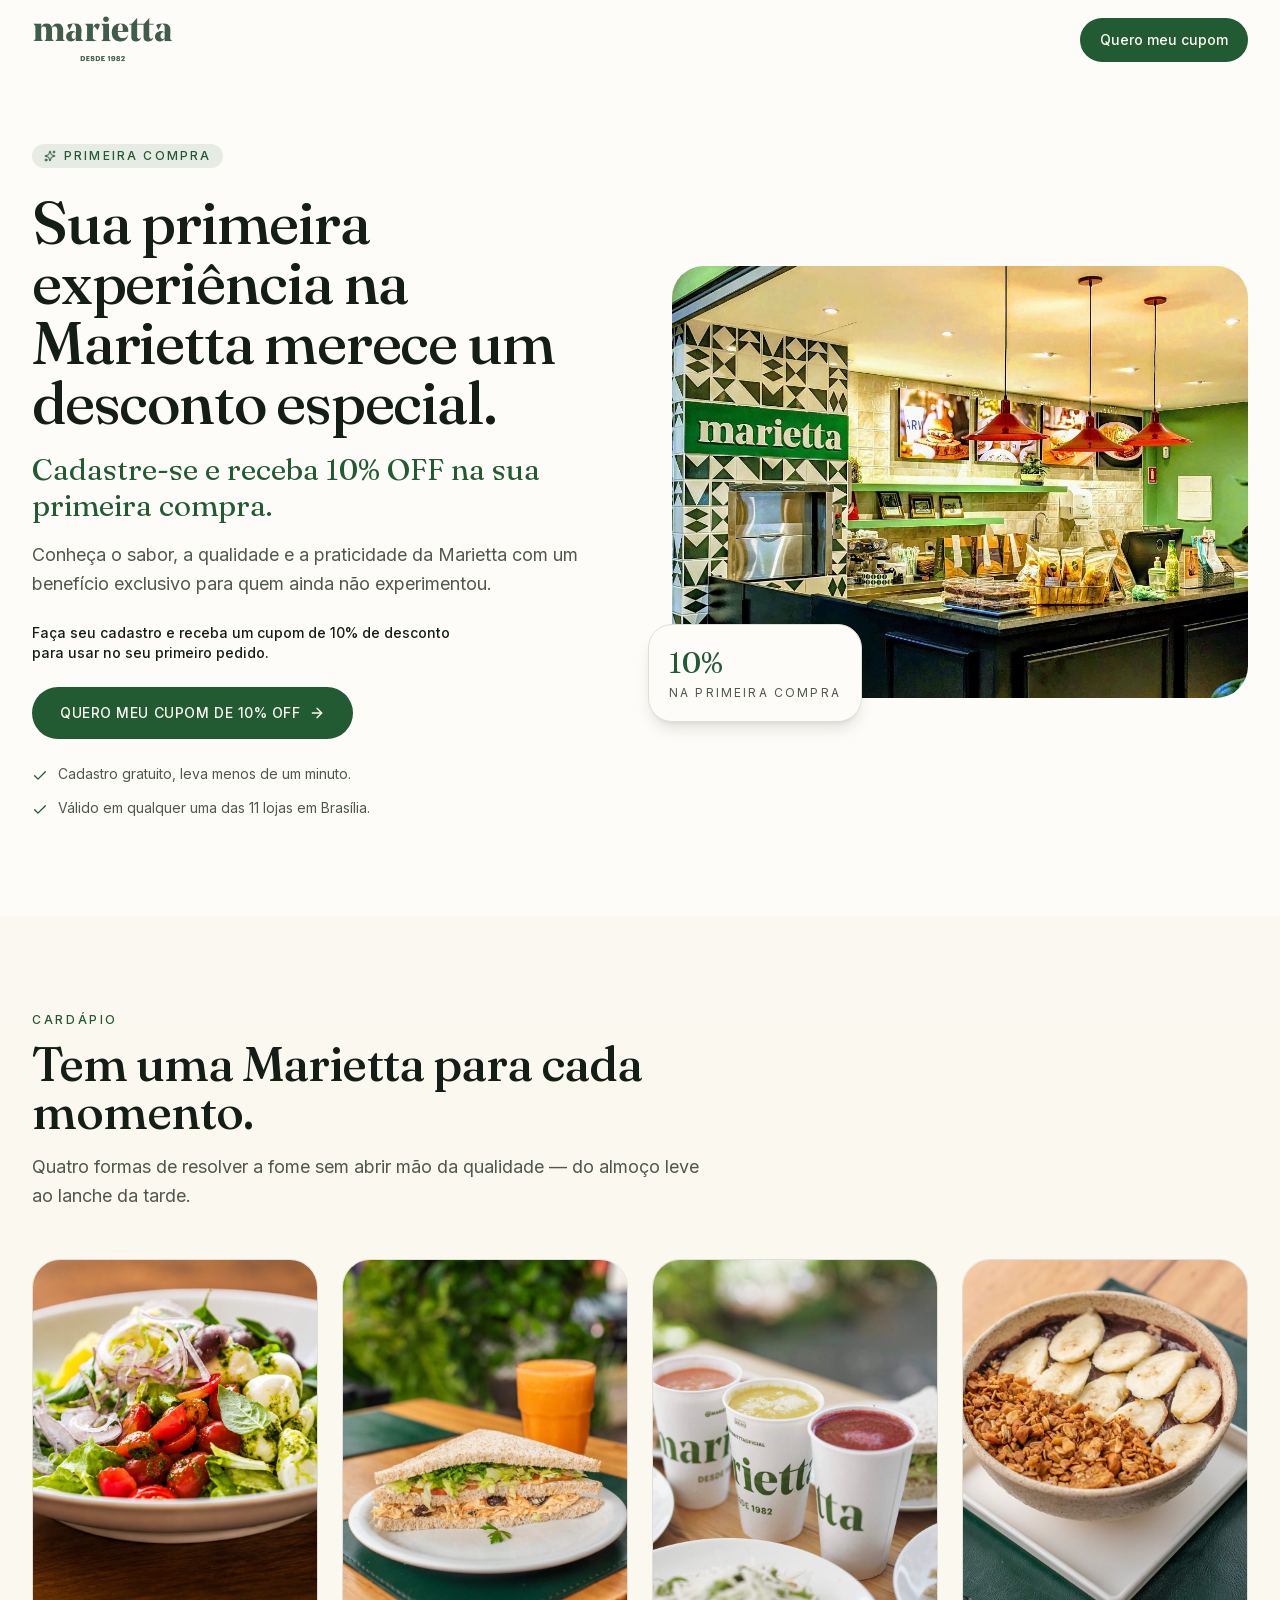
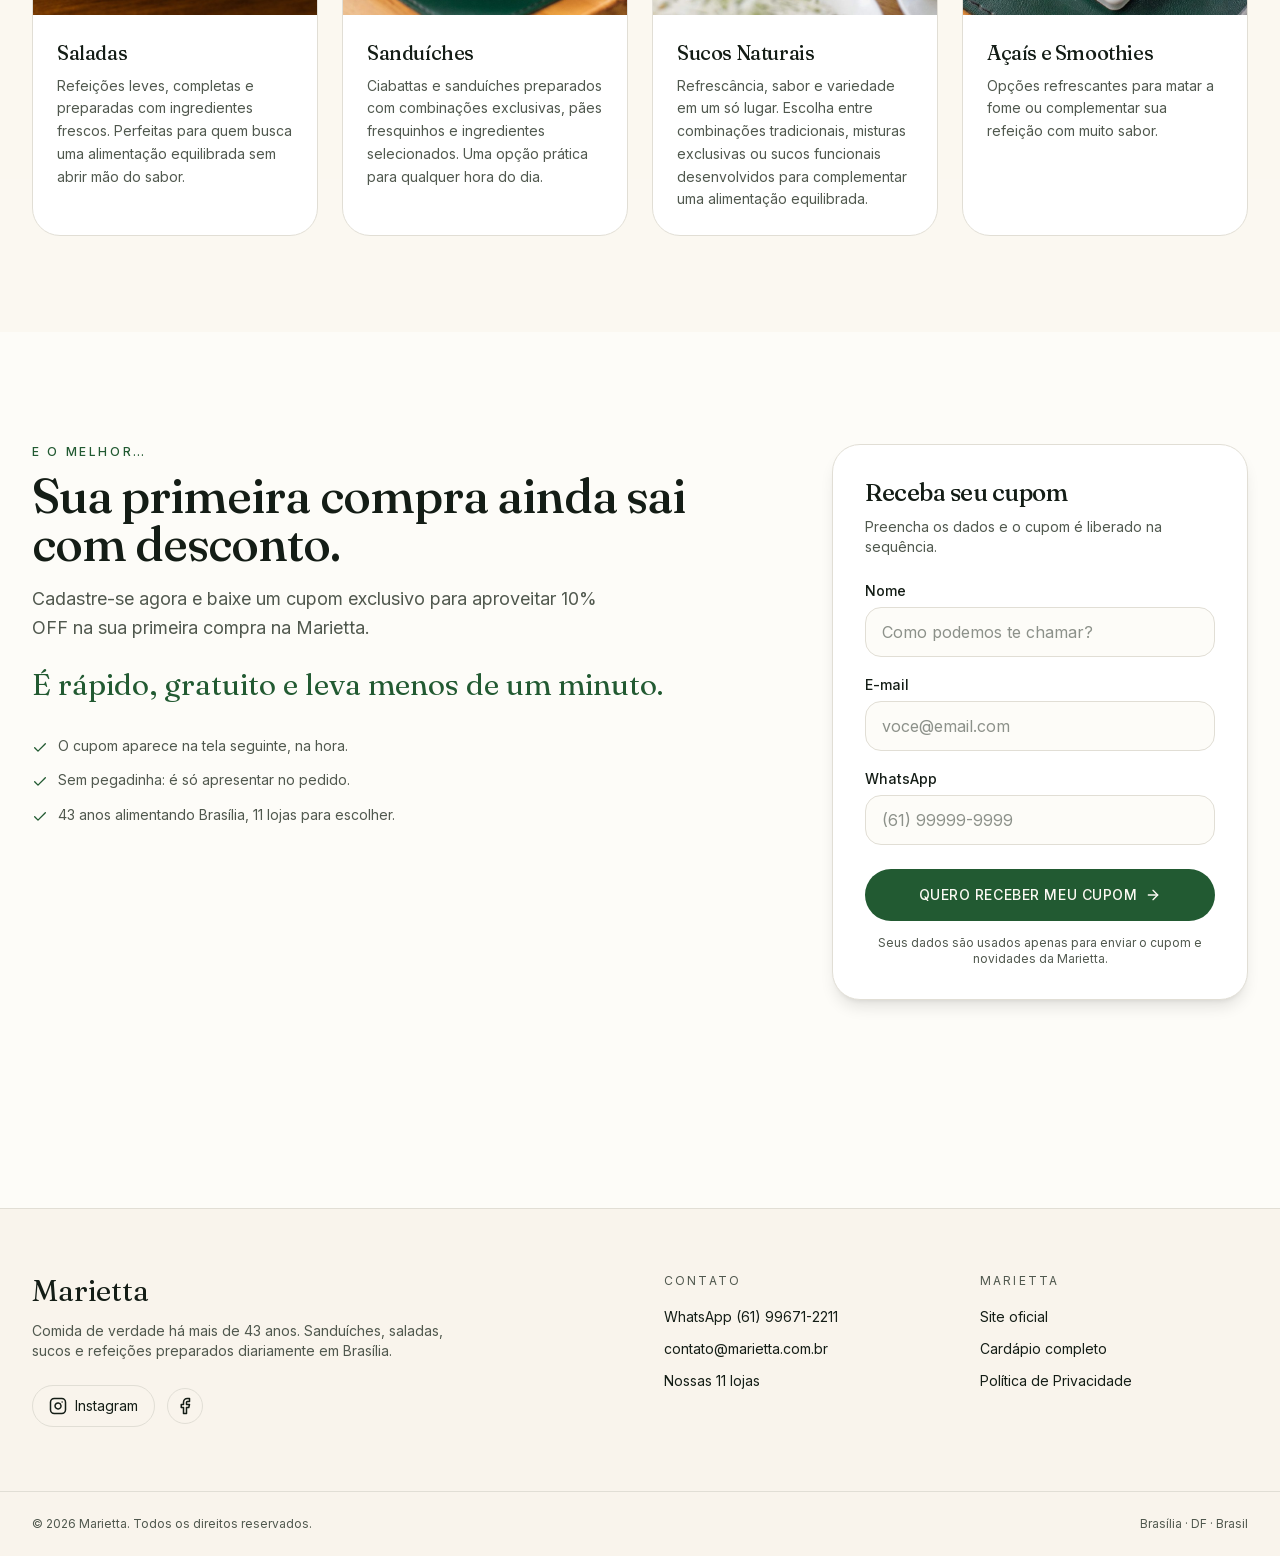
==== fast/index.html @ 26f6d3ad "lp-fast" ====
<!DOCTYPE html>
<html lang="pt-BR" class="no-js">
<head>
<meta charset="utf-8">
<meta name="viewport" content="width=device-width, initial-scale=1">

<title>Marietta Fast — 10% OFF na sua primeira compra</title>
<meta name="description" content="Cadastre-se e receba um cupom de 10% OFF para usar no seu primeiro pedido na Marietta. Saladas, sanduíches, sucos naturais, açaís e smoothies.">
<meta name="author" content="Marietta">
<meta name="theme-color" content="#225a31">
<meta name="robots" content="noindex, nofollow">

<meta property="og:type" content="website">
<meta property="og:locale" content="pt_BR">
<meta property="og:site_name" content="Marietta">
<meta property="og:title" content="Marietta Fast — 10% OFF na sua primeira compra">
<meta property="og:description" content="Tem uma Marietta para cada momento. Cadastre-se e receba seu cupom de 10% OFF.">
<meta property="og:image" content="assets/hero-balcao.jpg">
<meta name="twitter:card" content="summary_large_image">

<link rel="preload" as="font" type="font/woff2" href="assets/fraunces-latin.woff2" crossorigin>
<link rel="preload" as="font" type="font/woff2" href="assets/inter-latin.woff2" crossorigin>
<link rel="preload" as="image" href="assets/hero-balcao.jpg">
<link rel="stylesheet" href="assets/styles.css">

<script>document.documentElement.classList.remove('no-js');</script>
</head>

<body>

<a class="skip-link" href="#conteudo">Pular para o conteúdo</a>

<!-- ============================================================
     CABEÇALHO
     Transparente no topo, vidro a partir de 12px de rolagem —
     mesmo comportamento e mesmos valores do header do site.
     Sem navegação: numa LP, cada link é uma rota de fuga.
     ============================================================ -->
<header class="header" id="header">
	<div class="container header__inner">
		<a class="header__logo" href="#topo" aria-label="Marietta">
			<img src="assets/logo-marietta.png" alt="Marietta — desde 1982" width="300" height="120">
		</a>
		<a class="btn btn--primary header__cta" href="#cupom">Quero meu cupom</a>
	</div>
</header>

<main id="conteudo">

<!-- ============================================================
     1. HERO
     ============================================================ -->
<section class="section section--hero" id="topo">
	<div class="container split split--2">

		<div class="fade-up">
			<span class="badge">
				<svg aria-hidden="true" width="12" height="12" viewBox="0 0 24 24" fill="none" stroke="currentColor" stroke-width="2" stroke-linecap="round" stroke-linejoin="round"><path d="M11.017 2.814a1 1 0 0 1 1.966 0l1.051 5.558a2 2 0 0 0 1.594 1.594l5.558 1.051a1 1 0 0 1 0 1.966l-5.558 1.051a2 2 0 0 0-1.594 1.594l-1.051 5.558a1 1 0 0 1-1.966 0l-1.051-5.558a2 2 0 0 0-1.594-1.594l-5.558-1.051a1 1 0 0 1 0-1.966l5.558-1.051a2 2 0 0 0 1.594-1.594z"/><path d="M20 2v4"/><path d="M22 4h-4"/><circle cx="4" cy="20" r="2"/></svg>
				Primeira compra
			</span>

			<h1 class="h1 mt-6">Sua primeira experiência na Marietta merece um desconto especial.</h1>

			<p class="display h3 accent mt-5">Cadastre-se e receba <span class="accent">10% OFF</span> na sua primeira compra.</p>

			<p class="lead measure mt-4">Conheça o sabor, a qualidade e a praticidade da Marietta com um benefício exclusivo para quem ainda não experimentou.</p>

			<p class="body-sm strong measure-sm mt-6">Faça seu cadastro e receba um cupom de 10% de desconto para usar no seu primeiro pedido.</p>

			<div class="mt-6">
				<a class="btn btn--primary btn--lg btn--caps pulse" href="#cupom">
					Quero meu cupom de 10% OFF
					<svg aria-hidden="true" width="16" height="16" viewBox="0 0 24 24" fill="none" stroke="currentColor" stroke-width="2" stroke-linecap="round" stroke-linejoin="round"><path d="M5 12h14"/><path d="m12 5 7 7-7 7"/></svg>
				</a>
			</div>

			<ul class="checks mt-6">
				<li>
					<svg aria-hidden="true" width="16" height="16" viewBox="0 0 24 24" fill="none" stroke="currentColor" stroke-width="2" stroke-linecap="round" stroke-linejoin="round"><path d="M20 6 9 17l-5-5"/></svg>
					Cadastro gratuito, leva menos de um minuto.
				</li>
				<li>
					<svg aria-hidden="true" width="16" height="16" viewBox="0 0 24 24" fill="none" stroke="currentColor" stroke-width="2" stroke-linecap="round" stroke-linejoin="round"><path d="M20 6 9 17l-5-5"/></svg>
					Válido em qualquer uma das 11 lojas em Brasília.
				</li>
			</ul>
		</div>

		<div class="hero__media fade-up">
			<div class="frame frame--43">
				<img src="assets/hero-balcao.jpg"
				     alt="Balcão de atendimento de uma loja Marietta em Brasília, com o logo verde da marca"
				     width="1117" height="838" fetchpriority="high">
			</div>
			<div class="stat stat--float">
				<p class="stat__value">10%</p>
				<p class="stat__label">na primeira compra</p>
			</div>
		</div>

	</div>
</section>


<!-- ============================================================
     2. CATEGORIAS
     ============================================================ -->
<section class="section section--tint" id="cardapio">
	<div class="container">

		<div class="section-head reveal">
			<p class="eyebrow">Cardápio</p>
			<h2 class="h2">Tem uma Marietta para cada momento.</h2>
			<p class="body">Quatro formas de resolver a fome sem abrir mão da qualidade — do almoço leve ao lanche da tarde.</p>
		</div>

		<div class="grid grid--2 grid--4 mt-12">

			<!-- 1 -->
			<article class="cat reveal">
				<div class="cat__media">
					<img src="assets/cat-saladas.jpg" alt="Salada Caprese da Marietta, com folhas frescas, tomate e queijo" width="807" height="1009" loading="lazy">
				</div>
				<div class="cat__body">
					<h3 class="cat__title">Saladas</h3>
					<p class="cat__text">Refeições leves, completas e preparadas com ingredientes frescos. Perfeitas para quem busca uma alimentação equilibrada sem abrir mão do sabor.</p>
				</div>
			</article>

			<!-- 2 -->
			<article class="cat reveal">
				<div class="cat__media">
					<img src="assets/cat-sanduiches.jpg" alt="Sanduíche natural da Marietta em pão semi-integral" width="840" height="1050" loading="lazy">
				</div>
				<div class="cat__body">
					<h3 class="cat__title">Sanduíches</h3>
					<p class="cat__text">Ciabattas e sanduíches preparados com combinações exclusivas, pães fresquinhos e ingredientes selecionados. Uma opção prática para qualquer hora do dia.</p>
				</div>
			</article>

			<!-- 3 -->
			<article class="cat reveal">
				<div class="cat__media">
					<img src="assets/cat-sucos.jpg" alt="Sucos naturais da Marietta servidos em copos com a marca" width="840" height="1050" loading="lazy">
				</div>
				<div class="cat__body">
					<h3 class="cat__title">Sucos Naturais</h3>
					<p class="cat__text">Refrescância, sabor e variedade em um só lugar. Escolha entre combinações tradicionais, misturas exclusivas ou sucos funcionais desenvolvidos para complementar uma alimentação equilibrada.</p>
				</div>
			</article>

			<!-- 4 -->
			<article class="cat reveal">
				<div class="cat__media">
					<img src="assets/cat-acai.jpg" alt="Tigela de açaí da Marietta com banana e granola" width="840" height="1050" loading="lazy">
				</div>
				<div class="cat__body">
					<h3 class="cat__title">Açaís e Smoothies</h3>
					<p class="cat__text">Opções refrescantes para matar a fome ou complementar sua refeição com muito sabor.</p>
				</div>
			</article>

		</div>
	</div>
</section>


<!-- ============================================================
     3. CTA FINAL + FORMULÁRIO
     ============================================================ -->
<section class="section section--lg" id="cupom">
	<div class="container split split--form">

		<div class="reveal">
			<p class="eyebrow">E o melhor…</p>
			<h2 class="h2 mt-3">Sua primeira compra ainda sai com desconto.</h2>
			<p class="body measure mt-4">Cadastre-se agora e baixe um cupom exclusivo para aproveitar 10% OFF na sua primeira compra na Marietta.</p>
			<p class="display h3 accent mt-6">É rápido, gratuito e leva menos de um minuto.</p>

			<ul class="checks mt-8">
				<li>
					<svg aria-hidden="true" width="16" height="16" viewBox="0 0 24 24" fill="none" stroke="currentColor" stroke-width="2" stroke-linecap="round" stroke-linejoin="round"><path d="M20 6 9 17l-5-5"/></svg>
					O cupom aparece na tela seguinte, na hora.
				</li>
				<li>
					<svg aria-hidden="true" width="16" height="16" viewBox="0 0 24 24" fill="none" stroke="currentColor" stroke-width="2" stroke-linecap="round" stroke-linejoin="round"><path d="M20 6 9 17l-5-5"/></svg>
					Sem pegadinha: é só apresentar no pedido.
				</li>
				<li>
					<svg aria-hidden="true" width="16" height="16" viewBox="0 0 24 24" fill="none" stroke="currentColor" stroke-width="2" stroke-linecap="round" stroke-linejoin="round"><path d="M20 6 9 17l-5-5"/></svg>
					43 anos alimentando Brasília, 11 lojas para escolher.
				</li>
			</ul>
		</div>

		<!-- ATENÇÃO: formulário sem back-end. O `action` apenas leva
		     para a página de obrigado. Antes de publicar, apontar para
		     o endpoint do CRM / e-mail marketing. -->
		<div class="form reveal">
			<h2 class="form__title">Receba seu cupom</h2>
			<p class="body-sm mt-2">Preencha os dados e o cupom é liberado na sequência.</p>

			<form id="form-cupom" action="obrigado.html" method="get" novalidate>
				<div class="form__fields">

					<div class="field" data-field>
						<label for="nome">Nome</label>
						<input type="text" id="nome" name="nome" autocomplete="name"
						       placeholder="Como podemos te chamar?" required minlength="2">
						<p class="field__error" data-error>Informe seu nome.</p>
					</div>

					<div class="field" data-field>
						<label for="email">E-mail</label>
						<input type="email" id="email" name="email" autocomplete="email"
						       placeholder="voce@email.com" required
						       inputmode="email" spellcheck="false">
						<p class="field__error" data-error>Informe um e-mail válido.</p>
					</div>

					<div class="field" data-field>
						<label for="whatsapp">WhatsApp</label>
						<input type="tel" id="whatsapp" name="whatsapp" autocomplete="tel"
						       placeholder="(61) 99999-9999" required
						       inputmode="numeric" maxlength="16">
						<p class="field__error" data-error>Informe um WhatsApp com DDD.</p>
					</div>

				</div>

				<button type="submit" class="btn btn--primary btn--lg btn--block btn--caps form__submit">
					Quero receber meu cupom
					<svg aria-hidden="true" width="16" height="16" viewBox="0 0 24 24" fill="none" stroke="currentColor" stroke-width="2" stroke-linecap="round" stroke-linejoin="round"><path d="M5 12h14"/><path d="m12 5 7 7-7 7"/></svg>
				</button>

				<p class="note form__legal">Seus dados são usados apenas para enviar o cupom e novidades da Marietta.</p>
			</form>
		</div>

	</div>
</section>

</main>


<!-- ============================================================
     RODAPÉ
     ============================================================ -->
<footer class="footer">
	<div class="container footer__inner">

		<div class="footer__brand-col">
			<p class="footer__brand">Marietta</p>
			<p class="body-sm measure-sm mt-3">Comida de verdade há mais de 43 anos. Sanduíches, saladas, sucos e refeições preparados diariamente em Brasília.</p>
			<div class="footer__social">
				<a class="social-pill" href="https://www.instagram.com/mariettaoficial/" target="_blank" rel="noopener noreferrer" aria-label="Instagram">
					<svg aria-hidden="true" width="18" height="18" viewBox="0 0 24 24" fill="none" stroke="currentColor" stroke-width="2" stroke-linecap="round" stroke-linejoin="round"><rect x="2" y="2" width="20" height="20" rx="5" ry="5"/><path d="M16 11.37A4 4 0 1 1 12.63 8 4 4 0 0 1 16 11.37z"/><line x1="17.5" x2="17.51" y1="6.5" y2="6.5"/></svg>
					Instagram
				</a>
				<a class="social-icon" href="https://www.facebook.com/rede.marietta/" target="_blank" rel="noopener noreferrer" aria-label="Facebook">
					<svg aria-hidden="true" width="18" height="18" viewBox="0 0 24 24" fill="none" stroke="currentColor" stroke-width="2" stroke-linecap="round" stroke-linejoin="round"><path d="M18 2h-3a5 5 0 0 0-5 5v3H7v4h3v8h4v-8h3l1-4h-4V7a1 1 0 0 1 1-1h3z"/></svg>
				</a>
			</div>
		</div>

		<div>
			<p class="footer__label">Contato</p>
			<div class="footer__links">
				<a href="https://wa.me/5561996712211?text=Ol%C3%A1!%20Gostaria%20de%20fazer%20um%20pedido.">WhatsApp (61) 99671-2211</a>
				<a href="mailto:contato@marietta.com.br">contato@marietta.com.br</a>
				<a href="https://marietta.com.br/lojas" target="_blank" rel="noopener">Nossas 11 lojas</a>
			</div>
		</div>

		<div>
			<p class="footer__label">Marietta</p>
			<div class="footer__links">
				<a href="https://marietta.com.br/" target="_blank" rel="noopener">Site oficial</a>
				<a href="https://marietta.com.br/cardapio" target="_blank" rel="noopener">Cardápio completo</a>
				<a href="https://marietta.com.br/privacidade" target="_blank" rel="noopener">Política de Privacidade</a>
			</div>
		</div>

	</div>

	<div class="footer__bar">
		<div class="container">
			<span>© 2026 Marietta. Todos os direitos reservados.</span>
			<span>Brasília · DF · Brasil</span>
		</div>
	</div>
</footer>


<script>
/* ================================================================
   1) Cabeçalho: vidro a partir de 12px — mesmo limiar do site.
   ================================================================ */
(function () {
	var header = document.getElementById('header');
	if (!header) return;
	var onScroll = function () {
		header.classList.toggle('is-scrolled', window.scrollY > 12);
	};
	onScroll();
	window.addEventListener('scroll', onScroll, { passive: true });
})();

/* ================================================================
   2) Revelação progressiva — reaproveita o keyframe fadeUp.
   ================================================================ */
(function () {
	var items = document.querySelectorAll('.reveal');
	if (!items.length) return;

	var reduced = window.matchMedia('(prefers-reduced-motion: reduce)').matches;
	if (reduced || !('IntersectionObserver' in window)) {
		items.forEach(function (el) { el.classList.add('is-visible'); });
		return;
	}

	var io = new IntersectionObserver(function (entries) {
		entries.forEach(function (entry) {
			if (!entry.isIntersecting) return;
			entry.target.classList.add('is-visible');
			io.unobserve(entry.target);
		});
	}, { rootMargin: '0px 0px -10% 0px', threshold: 0.1 });

	items.forEach(function (el) { io.observe(el); });
})();

/* ================================================================
   3) Formulário: máscara de WhatsApp + validação.
      Os erros só aparecem depois da primeira tentativa de envio —
      validar enquanto a pessoa ainda digita é hostil.
   ================================================================ */
(function () {
	var form = document.getElementById('form-cupom');
	if (!form) return;

	var tel = form.querySelector('#whatsapp');
	var submitted = false;

	/* --- máscara (61) 99999-9999 --- */
	tel.addEventListener('input', function () {
		var d = tel.value.replace(/\D/g, '').slice(0, 11);
		var out = '';
		if (d.length) out = '(' + d.slice(0, 2);
		if (d.length >= 3) out += ') ' + d.slice(2, 7);
		if (d.length >= 8) out += '-' + d.slice(7);
		tel.value = out;
	});

	var isValid = function (input) {
		var v = input.value.trim();
		if (input.id === 'nome') return v.length >= 2;
		if (input.id === 'email') return /^[^\s@]+@[^\s@]+\.[^\s@]{2,}$/.test(v);
		if (input.id === 'whatsapp') return v.replace(/\D/g, '').length >= 10;
		return true;
	};

	var check = function (input) {
		var field = input.closest('[data-field]');
		var ok = isValid(input);
		field.classList.toggle('is-invalid', !ok);
		input.setAttribute('aria-invalid', ok ? 'false' : 'true');
		return ok;
	};

	form.querySelectorAll('input').forEach(function (input) {
		input.addEventListener('blur', function () { if (submitted) check(input); });
		input.addEventListener('input', function () { if (submitted) check(input); });
	});

	form.addEventListener('submit', function (e) {
		submitted = true;
		var inputs = [].slice.call(form.querySelectorAll('input'));
		var firstBad = null;

		inputs.forEach(function (input) {
			if (!check(input) && !firstBad) firstBad = input;
		});

		if (firstBad) {
			e.preventDefault();
			firstBad.focus();
			return;
		}

		/* Sem back-end: não faz sentido mandar os dados na query string
		   de uma página estática. Ao plugar o CRM, remover este bloco. */
		e.preventDefault();
		var btn = form.querySelector('button[type="submit"]');
		btn.setAttribute('aria-disabled', 'true');
		btn.textContent = 'Liberando seu cupom…';
		window.location.href = 'obrigado.html';
	});
})();
</script>

</body>
</html>
---- fast/assets/styles.css ----
/* ===================================================================
   MARIETTA FAST — LANDING PAGE DE PRIMEIRA COMPRA
   CSS escrito à mão sobre o design system extraído de website-marietta/.
   É o MESMO arquivo da LP do café: mesma marca, mesmo sistema.

   Cor, escala tipográfica, raios, sombras, easings e keyframes são os
   MESMOS valores compilados em
   website-marietta/assets/ef5ca77b338101a3_styles-BnBg8vrK.css — copiados
   literalmente, não reinterpretados. Ver website-marietta/design-system.html.

   Inclui a tipografia: Fraunces nos títulos, Inter nos textos.

   Sumário
     01. Fontes
     02. Tokens
     03. Reset & base
     04. Tipografia
     05. Layout
     06. Cabeçalho
     07. Botões
     08. Pílulas, eyebrows e ícones
     09. Cards
     10. Formulário
     11. Rodapé
     12. Movimento
     13. Responsivo
   =================================================================== */


/* 01. FONTES ======================================================== */
/* Fraunces (títulos) + Inter (textos) — a dupla do site da Marietta.
   Ver website-marietta/design-system.html. */

@font-face {
	font-family: 'Fraunces';
	font-style: normal;
	font-weight: 400 600;
	font-display: swap;
	src: url('fraunces-latin.woff2') format('woff2');
	unicode-range: U+0000-00FF, U+0131, U+0152-0153, U+02BB-02BC, U+02C6,
		U+02DA, U+02DC, U+0304, U+0308, U+0329, U+2000-206F, U+20AC,
		U+2122, U+2191, U+2193, U+2212, U+2215, U+FEFF, U+FFFD;
}

@font-face {
	font-family: 'Inter';
	font-style: normal;
	font-weight: 400 700;
	font-display: swap;
	src: url('inter-latin.woff2') format('woff2');
	unicode-range: U+0000-00FF, U+0131, U+0152-0153, U+02BB-02BC, U+02C6,
		U+02DA, U+02DC, U+0304, U+0308, U+0329, U+2000-206F, U+20AC,
		U+2122, U+2191, U+2193, U+2212, U+2215, U+FEFF, U+FFFD;
}


/* 02. TOKENS ======================================================== */

:root {
	/* cor — valores idênticos ao :root do CSS original */
	--background: #fdfcf8;
	--foreground: #141d16;
	--card: #ffffff;
	--primary: #225a31;
	--primary-foreground: #fcfaf3;
	--primary-soft: #62bb78;
	--secondary: #f7f1e5;
	--muted: #f5f2e9;
	--muted-foreground: #50584e;
	--accent: #e7d4bb;
	--destructive: #d40c1a;
	--border: #e1ded5;
	--input: #e1ded5;
	--ring: #225a31;

	/* tipografia */
	--font-display: 'Fraunces', ui-serif, Georgia, serif;
	--font-sans: 'Inter', ui-sans-serif, system-ui, sans-serif;

	--text-xs: .75rem;      --lh-xs: 1rem;
	--text-sm: .875rem;     --lh-sm: 1.25rem;
	--text-base: 1rem;      --lh-base: 1.5rem;
	--text-lg: 1.125rem;    --lh-lg: 1.75rem;
	--text-xl: 1.25rem;     --lh-xl: 1.75rem;
	--text-2xl: 1.5rem;     --lh-2xl: 2rem;
	--text-3xl: 1.875rem;   --lh-3xl: 2.25rem;
	--text-4xl: 2.25rem;    --lh-4xl: 2.5rem;
	--text-5xl: 3rem;       --lh-5xl: 1;
	--text-6xl: 3.75rem;    --lh-6xl: 1;

	--leading-snug: 1.375;
	--leading-relaxed: 1.625;

	/* forma */
	--radius: 1rem;
	--radius-2xl: calc(var(--radius) + 8px);   /* 24px */
	--radius-3xl: calc(var(--radius) + 12px);  /* 28px */
	--radius-4xl: 2rem;                        /* 32px */

	/* sombra */
	--shadow-md: 0 4px 6px -1px #0000001a, 0 2px 4px -2px #0000001a;
	--shadow-lg: 0 10px 15px -3px #0000001a, 0 4px 6px -4px #0000001a;
	--shadow-2xl: 0 25px 50px -12px #00000040;

	/* movimento */
	--ease: cubic-bezier(.4, 0, .2, 1);
	--ease-out-expo: cubic-bezier(.22, 1, .36, 1);
	--dur: .15s;

	/* layout */
	--container: 80rem;
	--gutter: 1.25rem;
	--header-h: 4rem;
}

/* Espaço de cor idêntico ao original: o CSS de referência entrega os
   mesmos tokens em lab() quando o navegador suporta, o que evita
   diferença de matiz entre a LP e o site. */
@supports (color: lab(0% 0 0)) {
	:root {
		--background: lab(98.8714% -.1598 1.89867);
		--foreground: lab(9.78257% -5.94573 3.80925);
		--card: lab(100% 0 0);
		--primary: lab(33.8567% -27.1354 17.8475);
		--primary-foreground: lab(98.322% -.305593 3.80681);
		--primary-soft: lab(69.1791% -39.0255 25.483);
		--secondary: lab(95.4296% .560433 6.89434);
		--muted: lab(95.421% -.00339746 4.5949);
		--muted-foreground: lab(36.4541% -5.21055 4.90276);
		--accent: lab(86.1264% 3.87201 15.1097);
		--destructive: lab(45.5806% 69.4641 51.3946);
		--border: lab(88.4608% -.00050664 4.59685);
		--input: lab(88.4608% -.00050664 4.59685);
		--ring: lab(33.8567% -27.1354 17.8475);
	}
}


/* 03. RESET & BASE ================================================== */

*,
*::before,
*::after {
	box-sizing: border-box;
	margin: 0;
	padding: 0;
	border: 0 solid;
}

html {
	-webkit-text-size-adjust: 100%;
	scroll-behavior: smooth;
}

body {
	background-color: var(--background);
	color: var(--foreground);
	font-family: var(--font-sans);
	font-size: var(--text-base);
	line-height: var(--lh-base);
	font-feature-settings: 'ss01', 'cv11';
	-webkit-font-smoothing: antialiased;
	text-rendering: optimizeLegibility;
}

img, svg, video {
	display: block;
	max-width: 100%;
	height: auto;
	vertical-align: middle;
}

a {
	color: inherit;
	text-decoration: none;
}

ul, ol { list-style: none; }

button, input, textarea, select {
	font: inherit;
	color: inherit;
	background-color: transparent;
	border-radius: 0;
}

:focus-visible {
	outline: 2px solid var(--ring);
	outline-offset: 2px;
}

::selection {
	background-color: var(--primary);
	color: var(--primary-foreground);
}

.sr-only {
	position: absolute;
	width: 1px; height: 1px;
	padding: 0; margin: -1px;
	overflow: hidden;
	clip: rect(0, 0, 0, 0);
	white-space: nowrap;
	border-width: 0;
}

.skip-link {
	position: absolute;
	left: -9999px;
	top: 0;
	z-index: 100;
	background-color: var(--primary);
	color: var(--primary-foreground);
	padding: .75rem 1.25rem;
	border-radius: 0 0 var(--radius) 0;
	font-size: var(--text-sm);
	font-weight: 500;
}
.skip-link:focus {
	left: 0;
}


/* 04. TIPOGRAFIA ==================================================== */

/* Regra de base do design system: h1–h4 são tipos display por si
   mesmos — peso 500, entrelinha 1.1 e tracking -.02em sem classe. */
h1, h2, h3, h4 {
	font-family: var(--font-display);
	font-weight: 500;
	line-height: 1.1;
	letter-spacing: -.02em;
}

.h1 {
	font-size: var(--text-5xl);
	line-height: var(--lh-5xl);
}

.h2 {
	font-size: var(--text-4xl);
	line-height: var(--lh-4xl);
}

.h3 {
	font-size: var(--text-2xl);
	line-height: var(--lh-2xl);
}

.h4 {
	font-size: var(--text-xl);
	line-height: var(--lh-xl);
}

/* <p> com fonte display fica em 400, sem tracking — igual ao original */
.display {
	font-family: var(--font-display);
	font-weight: 400;
}

.eyebrow {
	font-size: var(--text-xs);
	line-height: var(--lh-xs);
	font-weight: 500;
	text-transform: uppercase;
	letter-spacing: .22em;
	color: var(--primary);
}

.lead {
	font-size: var(--text-lg);
	line-height: var(--leading-relaxed);
	color: var(--muted-foreground);
}

.body {
	font-size: var(--text-base);
	line-height: var(--leading-relaxed);
	color: var(--muted-foreground);
}

.body-sm {
	font-size: var(--text-sm);
	line-height: var(--lh-sm);
	color: var(--muted-foreground);
}

.note {
	font-size: var(--text-xs);
	line-height: var(--lh-xs);
	color: var(--muted-foreground);
}

.accent { color: var(--primary); }
.text-center { text-align: center; }
.strong { font-weight: 500; color: var(--foreground); }

.measure { max-width: 36rem; }
.measure-sm { max-width: 28rem; }


/* 05. LAYOUT ======================================================== */

.container {
	width: 100%;
	max-width: var(--container);
	margin-inline: auto;
	padding-inline: var(--gutter);
}

.section {
	padding-block: 4rem;
}

.section--lg {
	padding-block: 5rem;
}

/* Primeira seção: precisa vencer a altura do cabeçalho fixo, igual ao
   `pt-16 md:pt-20` que o site de origem aplica no <main>. */
.section--hero {
	padding-top: calc(var(--header-h) + 2.5rem);
}

.section--tint {
	background-color: color-mix(in srgb, var(--secondary) 40%, transparent);
}

.section--divide {
	border-top: 1px solid var(--border);
}

/* Escala de espaço do design system: passo de 4px (--spacing: .25rem) */
.mt-1  { margin-top: .25rem; }
.mt-2  { margin-top: .5rem; }
.mt-3  { margin-top: .75rem; }
.mt-4  { margin-top: 1rem; }
.mt-5  { margin-top: 1.25rem; }
.mt-6  { margin-top: 1.5rem; }
.mt-8  { margin-top: 2rem; }
.mt-10 { margin-top: 2.5rem; }
.mt-12 { margin-top: 3rem; }

.section-head {
	max-width: 42rem;
}
.section-head .h2 { margin-top: .75rem; }
.section-head .body { margin-top: 1rem; }

.grid {
	display: grid;
	gap: 1.5rem;
}

.split {
	display: grid;
	gap: 2.5rem;
	align-items: center;
}


/* 06. CABEÇALHO ===================================================== */

.header {
	position: fixed;
	top: 0;
	inset-inline: 0;
	z-index: 50;
	background-color: transparent;
	transition: all .3s var(--ease);
}

/* Estado rolado — mesma combinação do header do site de origem */
.header.is-scrolled {
	background-color: color-mix(in srgb, var(--background) 85%, transparent);
	backdrop-filter: blur(12px);
	-webkit-backdrop-filter: blur(12px);
	border-bottom: 1px solid var(--border);
}

.header__inner {
	display: flex;
	align-items: center;
	justify-content: space-between;
	gap: 1rem;
	height: var(--header-h);
}

.header__logo img {
	height: 2.5rem;
	width: auto;
}

/* O site de origem esconde o CTA do header no mobile (`hidden
   md:inline-flex`) porque lá existe um menu hambúrguer ao lado. Aqui
   não há navegação nenhuma, então esconder deixaria o header mobile
   só com o logo — e uma LP não desperdiça um CTA sempre visível.
   Ele fica, mas compacto, para nunca disputar espaço com o logo. */
/* Compound (.btn.header__cta) de proposito: `.btn` vem depois no
   arquivo e, com especificidade igual, venceria estas declaracoes. */
.btn.header__cta {
	padding: .625rem 1rem;
	font-size: var(--text-xs);
	line-height: var(--lh-xs);
}


/* 07. BOTÕES ======================================================== */

.btn {
	display: inline-flex;
	align-items: center;
	justify-content: center;
	gap: .5rem;
	/* Piso de alvo de toque (WCAG 2.5.8 / 44px). Só tem efeito prático
	   no CTA compacto do header — os demais já passam disso. */
	min-height: 2.75rem;
	border-radius: 9999px;
	font-size: var(--text-sm);
	line-height: var(--lh-sm);
	font-weight: 500;
	text-align: center;
	cursor: pointer;
	padding: .875rem 1.5rem;
	transition: background-color var(--dur) var(--ease),
		color var(--dur) var(--ease),
		border-color var(--dur) var(--ease),
		opacity var(--dur) var(--ease),
		box-shadow var(--dur) var(--ease);
}

.btn svg { flex-shrink: 0; }

.btn--primary {
	background-color: var(--primary);
	color: var(--primary-foreground);
}
.btn--primary:hover {
	background-color: color-mix(in oklab, var(--primary) 90%, transparent);
}

.btn--outline {
	border: 1px solid color-mix(in srgb, var(--foreground) 15%, transparent);
	background-color: var(--background);
	color: var(--foreground);
}
.btn--outline:hover {
	background-color: var(--accent);
}

/* Botão sobre superfície verde — inverte para papel */
.btn--onprimary {
	background-color: var(--background);
	color: var(--foreground);
}
.btn--onprimary:hover { opacity: .9; }

.btn--lg {
	padding: 1rem 1.75rem;
}

.btn--block {
	display: flex;
	width: 100%;
}

/* CTA em caixa alta, como no roteiro de copy */
.btn--caps {
	text-transform: uppercase;
	letter-spacing: .04em;
}

.btn:disabled,
.btn[aria-disabled='true'] {
	opacity: .5;
	pointer-events: none;
}

.link-arrow {
	display: inline-flex;
	align-items: center;
	gap: .375rem;
	font-size: var(--text-sm);
	font-weight: 500;
	color: var(--primary);
}
.link-arrow:hover { text-decoration: underline; }


/* 08. PÍLULAS, EYEBROWS E ÍCONES ==================================== */

.badge {
	display: inline-flex;
	align-items: center;
	gap: .5rem;
	border-radius: 9999px;
	background-color: color-mix(in srgb, var(--primary) 10%, transparent);
	color: var(--primary);
	padding: .25rem .75rem;
	font-size: var(--text-xs);
	line-height: var(--lh-xs);
	font-weight: 500;
	text-transform: uppercase;
	letter-spacing: .18em;
}

.icon-circle {
	display: inline-flex;
	align-items: center;
	justify-content: center;
	flex-shrink: 0;
	width: 2.75rem;
	height: 2.75rem;
	border-radius: 9999px;
	background-color: color-mix(in srgb, var(--primary) 10%, transparent);
	color: var(--primary);
}

.icon-pill {
	display: inline-flex;
	align-items: center;
	justify-content: center;
	flex-shrink: 0;
	width: 2.25rem;
	height: 2.25rem;
	border-radius: 9999px;
	border: 1px solid var(--border);
	color: color-mix(in srgb, var(--foreground) 70%, transparent);
	transition: all var(--dur) var(--ease);
}


/* 09. CARDS ========================================================= */

.card {
	background-color: var(--card);
	border: 1px solid var(--border);
	border-radius: var(--radius-2xl);
	padding: 1.5rem;
}

.card--flush {
	padding: 0;
	overflow: hidden;
	border-radius: var(--radius-3xl);
}

/* Card de categoria — zoom lento na imagem + seta que inverte,
   exatamente o gesto do card de categoria do site. */
.cat {
	display: block;
	position: relative;
	overflow: hidden;
	background-color: var(--card);
	border: 1px solid var(--border);
	border-radius: var(--radius-3xl);
	transition: box-shadow var(--dur) var(--ease),
		translate var(--dur) var(--ease);
}
.cat:hover {
	box-shadow: var(--shadow-lg);
	translate: 0 -2px;
}

.cat__media {
	aspect-ratio: 4 / 5;
	overflow: hidden;
	background-color: var(--muted);
}

.cat__media img {
	height: 100%;
	width: 100%;
	object-fit: cover;
	transition: scale .7s var(--ease);
}
.cat:hover .cat__media img { scale: 1.04; }

.cat__body {
	padding: 1.5rem;
}

.cat__head {
	display: flex;
	align-items: flex-start;
	justify-content: space-between;
	gap: 1rem;
}

.cat__title {
	font-size: var(--text-xl);
	line-height: var(--lh-xl);
}

.cat:hover .icon-pill {
	background-color: var(--primary);
	color: var(--primary-foreground);
	border-color: var(--primary);
}

.cat__text {
	margin-top: .5rem;
	font-size: var(--text-sm);
	line-height: var(--leading-relaxed);
	color: var(--muted-foreground);
}

/* Painel de superfície primária */
.panel {
	border-radius: var(--radius-4xl);
	background-color: var(--primary);
	color: var(--primary-foreground);
	padding: 2.5rem;
}
.panel .eyebrow { color: inherit; opacity: .8; }
.panel .body { color: color-mix(in srgb, var(--primary-foreground) 85%, transparent); }
.panel .note { color: inherit; opacity: .8; }

/* Moldura de imagem */
.frame {
	border-radius: var(--radius-4xl);
	overflow: hidden;
	background-color: var(--muted);
}
.frame img {
	width: 100%;
	height: 100%;
	object-fit: cover;
}
.frame--43 { aspect-ratio: 4 / 3; }

/* Selo flutuante sobre a imagem do hero */
.hero__media { position: relative; }

.stat {
	background-color: var(--background);
	border: 1px solid var(--border);
	border-radius: var(--radius-2xl);
	box-shadow: var(--shadow-lg);
	padding: 1.25rem;
	max-width: 220px;
}
.stat__value {
	font-family: var(--font-display);
	font-size: var(--text-3xl);
	line-height: var(--lh-3xl);
	color: var(--primary);
}
.stat__label {
	margin-top: .25rem;
	font-size: var(--text-xs);
	line-height: var(--lh-xs);
	text-transform: uppercase;
	letter-spacing: .18em;
	color: var(--muted-foreground);
}

/* Lista de benefícios */
.checks { display: grid; gap: .75rem; }
.checks li {
	display: flex;
	gap: .625rem;
	font-size: var(--text-sm);
	line-height: var(--leading-relaxed);
	color: var(--muted-foreground);
}
.checks svg {
	margin-top: .2rem;
	flex-shrink: 0;
	color: var(--primary);
}

/* Bloco do cupom (página de obrigado) */
.coupon {
	border: 1px dashed color-mix(in srgb, var(--primary) 40%, transparent);
	background-color: color-mix(in srgb, var(--primary) 10%, transparent);
	border-radius: var(--radius-2xl);
	padding: 1.5rem;
	text-align: center;
}
.coupon__label {
	font-size: var(--text-xs);
	line-height: var(--lh-xs);
	text-transform: uppercase;
	letter-spacing: .18em;
	color: var(--muted-foreground);
}
.coupon__code {
	margin-top: .5rem;
	font-family: var(--font-display);
	font-size: var(--text-3xl);
	line-height: var(--lh-3xl);
	color: var(--primary);
	letter-spacing: .02em;
}
.coupon__copy {
	margin-top: 1rem;
}


/* 10. FORMULÁRIO ==================================================== */
/* O site de origem não possui nenhum campo de formulário — este é o
   único componente novo. Foi construído sobre os tokens --input e
   --ring, que já existiam declarados no CSS original sem uso. */

.form {
	background-color: var(--card);
	border: 1px solid var(--border);
	border-radius: var(--radius-3xl);
	padding: 1.75rem;
	box-shadow: var(--shadow-lg);
}

.form__title {
	font-size: var(--text-2xl);
	line-height: var(--lh-2xl);
}

.form__fields {
	margin-top: 1.5rem;
	display: grid;
	gap: 1.125rem;
}

.field label {
	display: block;
	font-size: var(--text-sm);
	line-height: var(--lh-sm);
	font-weight: 500;
	color: var(--foreground);
	margin-bottom: .375rem;
}

.field input {
	display: block;
	width: 100%;
	border: 1px solid var(--input);
	border-radius: var(--radius);
	background-color: var(--background);
	color: var(--foreground);
	padding: .75rem 1rem;
	font-size: var(--text-base);
	line-height: var(--lh-base);
	transition: border-color var(--dur) var(--ease),
		box-shadow var(--dur) var(--ease);
}

.field input::placeholder {
	color: color-mix(in srgb, var(--muted-foreground) 65%, transparent);
}

.field input:hover {
	border-color: color-mix(in srgb, var(--primary) 35%, var(--input));
}

.field input:focus {
	outline: none;
	border-color: var(--ring);
	box-shadow: 0 0 0 3px color-mix(in srgb, var(--ring) 18%, transparent);
}

/* Erro — só aparece depois da primeira tentativa de envio */
.field__error {
	display: none;
	margin-top: .375rem;
	font-size: var(--text-xs);
	line-height: var(--lh-xs);
	color: var(--destructive);
}

.field.is-invalid input {
	border-color: var(--destructive);
}
.field.is-invalid input:focus {
	box-shadow: 0 0 0 3px color-mix(in srgb, var(--destructive) 18%, transparent);
}
.field.is-invalid .field__error {
	display: block;
}

.form__submit { margin-top: 1.5rem; }

.form__legal {
	margin-top: .875rem;
	text-align: center;
}


/* 11. RODAPÉ ======================================================== */

.footer {
	background-color: color-mix(in srgb, var(--secondary) 60%, transparent);
	border-top: 1px solid var(--border);
	margin-top: 6rem;
}

.footer__inner {
	padding-block: 3rem;
	display: grid;
	gap: 2rem;
}

.footer__brand {
	font-family: var(--font-display);
	font-size: var(--text-3xl);
	line-height: var(--lh-3xl);
}

.footer__social {
	display: flex;
	align-items: center;
	gap: .75rem;
	margin-top: 1.5rem;
}

.social-pill {
	display: inline-flex;
	align-items: center;
	gap: .5rem;
	border-radius: 9999px;
	border: 1px solid var(--border);
	padding: .5rem 1rem;
	font-size: var(--text-sm);
	transition: background-color var(--dur) var(--ease);
}
.social-pill:hover { background-color: var(--background); }

.social-icon {
	display: inline-flex;
	padding: .5rem;
	border-radius: 9999px;
	border: 1px solid var(--border);
	transition: background-color var(--dur) var(--ease);
}
.social-icon:hover { background-color: var(--background); }

.footer__links { display: grid; gap: .5rem; font-size: var(--text-sm); }
.footer__links a:hover { color: var(--primary); }

.footer__label {
	font-size: var(--text-xs);
	line-height: var(--lh-xs);
	text-transform: uppercase;
	letter-spacing: .18em;
	color: var(--muted-foreground);
	margin-bottom: 1rem;
}

.footer__bar {
	border-top: 1px solid var(--border);
}
.footer__bar > div {
	padding-block: 1.5rem;
	display: flex;
	flex-direction: column;
	align-items: center;
	gap: .75rem;
	font-size: var(--text-xs);
	line-height: var(--lh-xs);
	color: var(--muted-foreground);
	text-align: center;
}


/* 12. MOVIMENTO ===================================================== */
/* Keyframes copiados do CSS original. */

@keyframes fadeUp {
	0%   { opacity: 0; transform: translateY(16px); }
	100% { opacity: 1; transform: translateY(0); }
}

@keyframes gentlePulse {
	0%, 100% { box-shadow: 0 0 #225a3133; }
	50%      { box-shadow: 0 0 0 8px #225a3100; }
}

@keyframes float {
	0%, 100% { transform: translateY(0); }
	50%      { transform: translateY(-10px); }
}

.fade-up {
	animation: .8s var(--ease-out-expo) both fadeUp;
}

.pulse {
	animation: gentlePulse 2s ease-in-out infinite;
}

/* Revelação progressiva — usa o MESMO fadeUp e o mesmo easing.
   O site de origem só anima no load; numa LP longa a revelação por
   scroll evita que as seções de baixo cheguem já "gastas". */
.reveal {
	opacity: 0;
}

.reveal.is-visible {
	animation: .8s var(--ease-out-expo) both fadeUp;
}

/* Sem JS, nada pode ficar invisível */
.no-js .reveal { opacity: 1; }

@media (prefers-reduced-motion: reduce) {
	html { scroll-behavior: auto; }

	*, *::before, *::after {
		animation-duration: .01ms !important;
		animation-iteration-count: 1 !important;
		transition-duration: .01ms !important;
	}

	.reveal { opacity: 1; }
	.cat:hover { translate: none; }
	.cat:hover .cat__media img { scale: 1; }
}


/* 13. RESPONSIVO ==================================================== */
/* Breakpoints iguais aos do design system: 640 / 768 / 1024. */

@media (min-width: 640px) {
	.grid--2 { grid-template-columns: repeat(2, minmax(0, 1fr)); }
	.footer__bar > div {
		flex-direction: row;
		justify-content: space-between;
		text-align: left;
	}
	.form { padding: 2rem; }
}

@media (min-width: 768px) {
	:root { --gutter: 2rem; --header-h: 5rem; }

	.section { padding-block: 6rem; }
	.section--lg { padding-block: 7rem; }
	.section--hero { padding-top: calc(var(--header-h) + 4rem); }

	.h1 { font-size: var(--text-6xl); line-height: var(--lh-6xl); }
	.h2 { font-size: var(--text-5xl); line-height: var(--lh-5xl); }
	.h3 { font-size: var(--text-3xl); line-height: var(--lh-3xl); }

	.lead { font-size: var(--text-lg); }
	.body { font-size: var(--text-lg); }

	.header__logo img { height: 3rem; }
	.btn.header__cta { padding: .625rem 1.25rem; font-size: var(--text-sm); line-height: var(--lh-sm); }

	.panel { padding: 4rem; }

	.footer__inner {
		grid-template-columns: repeat(4, minmax(0, 1fr));
		gap: 3rem;
		padding-block: 4rem;
	}
	.footer__brand-col { grid-column: span 2 / span 2; }

	.grid--3 { grid-template-columns: repeat(3, minmax(0, 1fr)); }
	.stat--float {
		position: absolute;
		bottom: -1.5rem;
		left: -1.5rem;
		animation: float 4s ease-in-out infinite;
	}
}

@media (min-width: 1024px) {
	.split--2 { grid-template-columns: repeat(2, minmax(0, 1fr)); gap: 4rem; }
	.split--form { grid-template-columns: 1fr 26rem; gap: 4rem; align-items: start; }
	.grid--4 { grid-template-columns: repeat(4, minmax(0, 1fr)); }
}
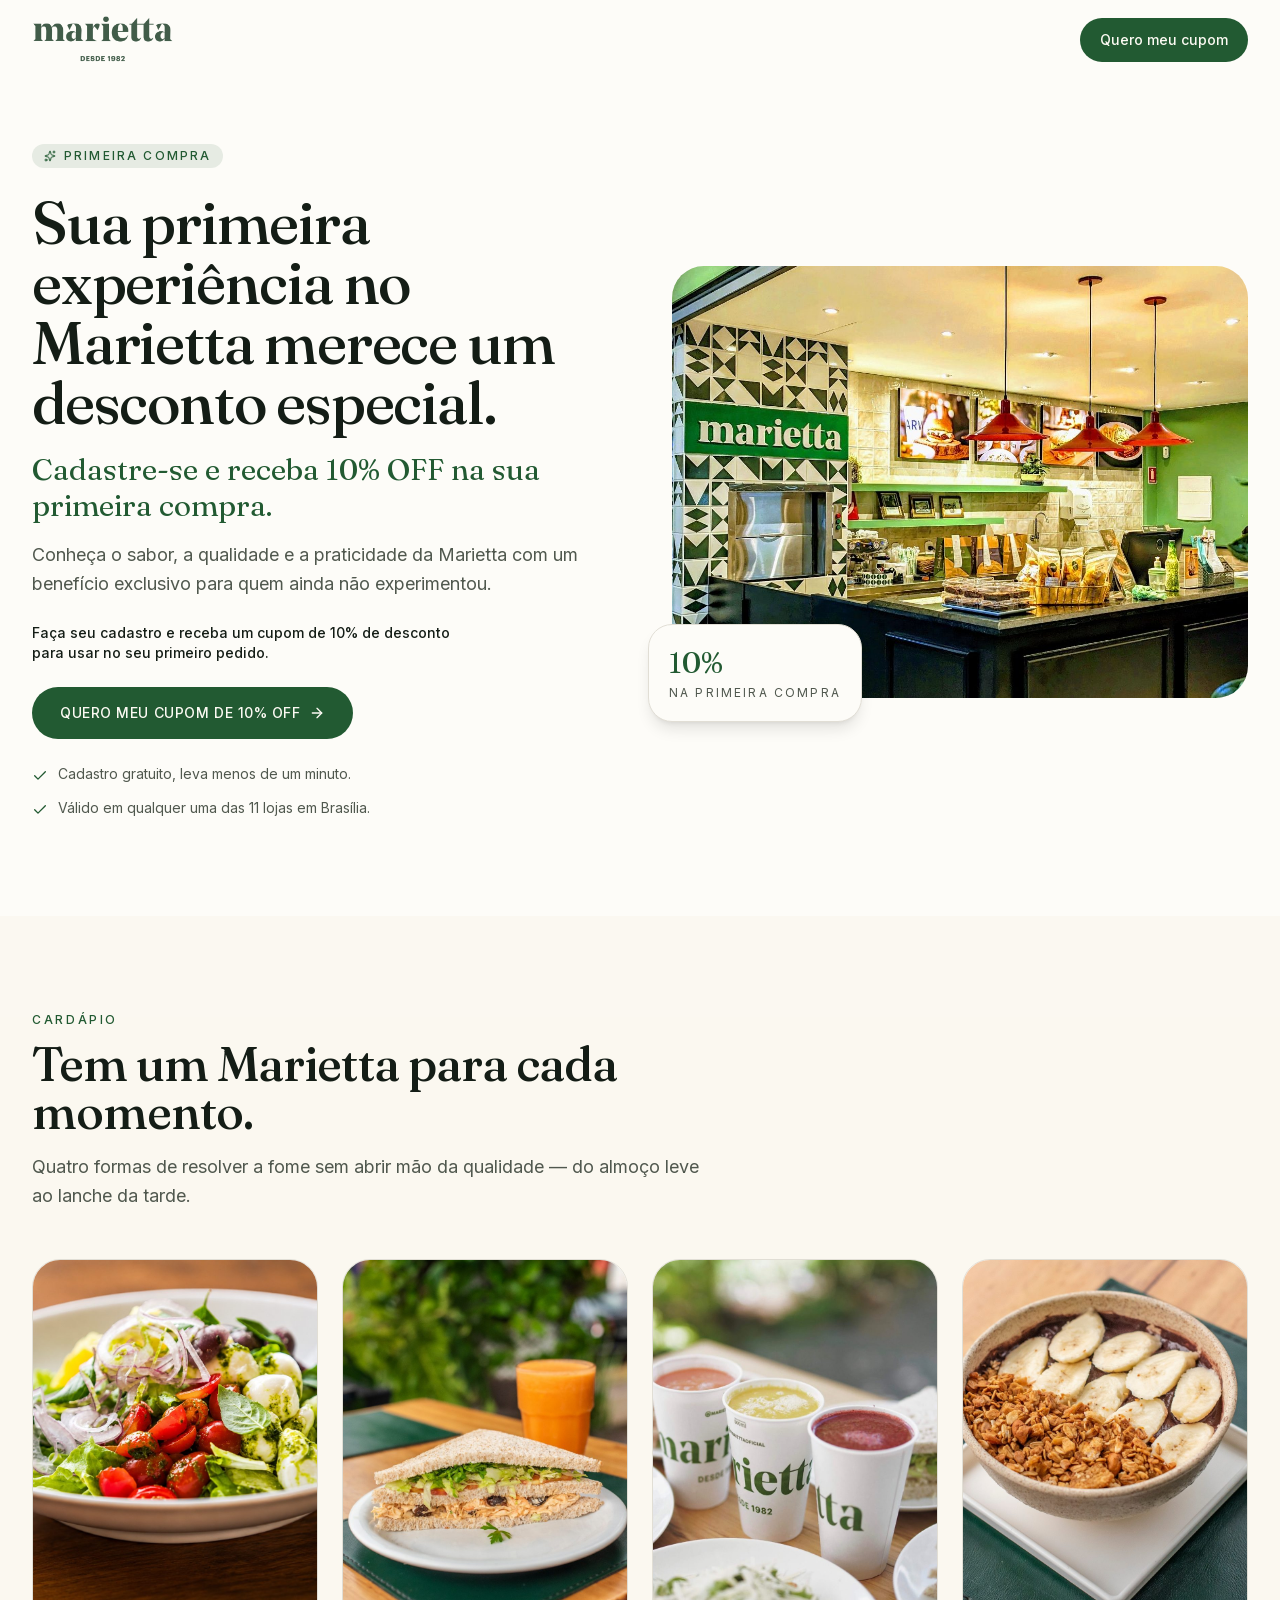
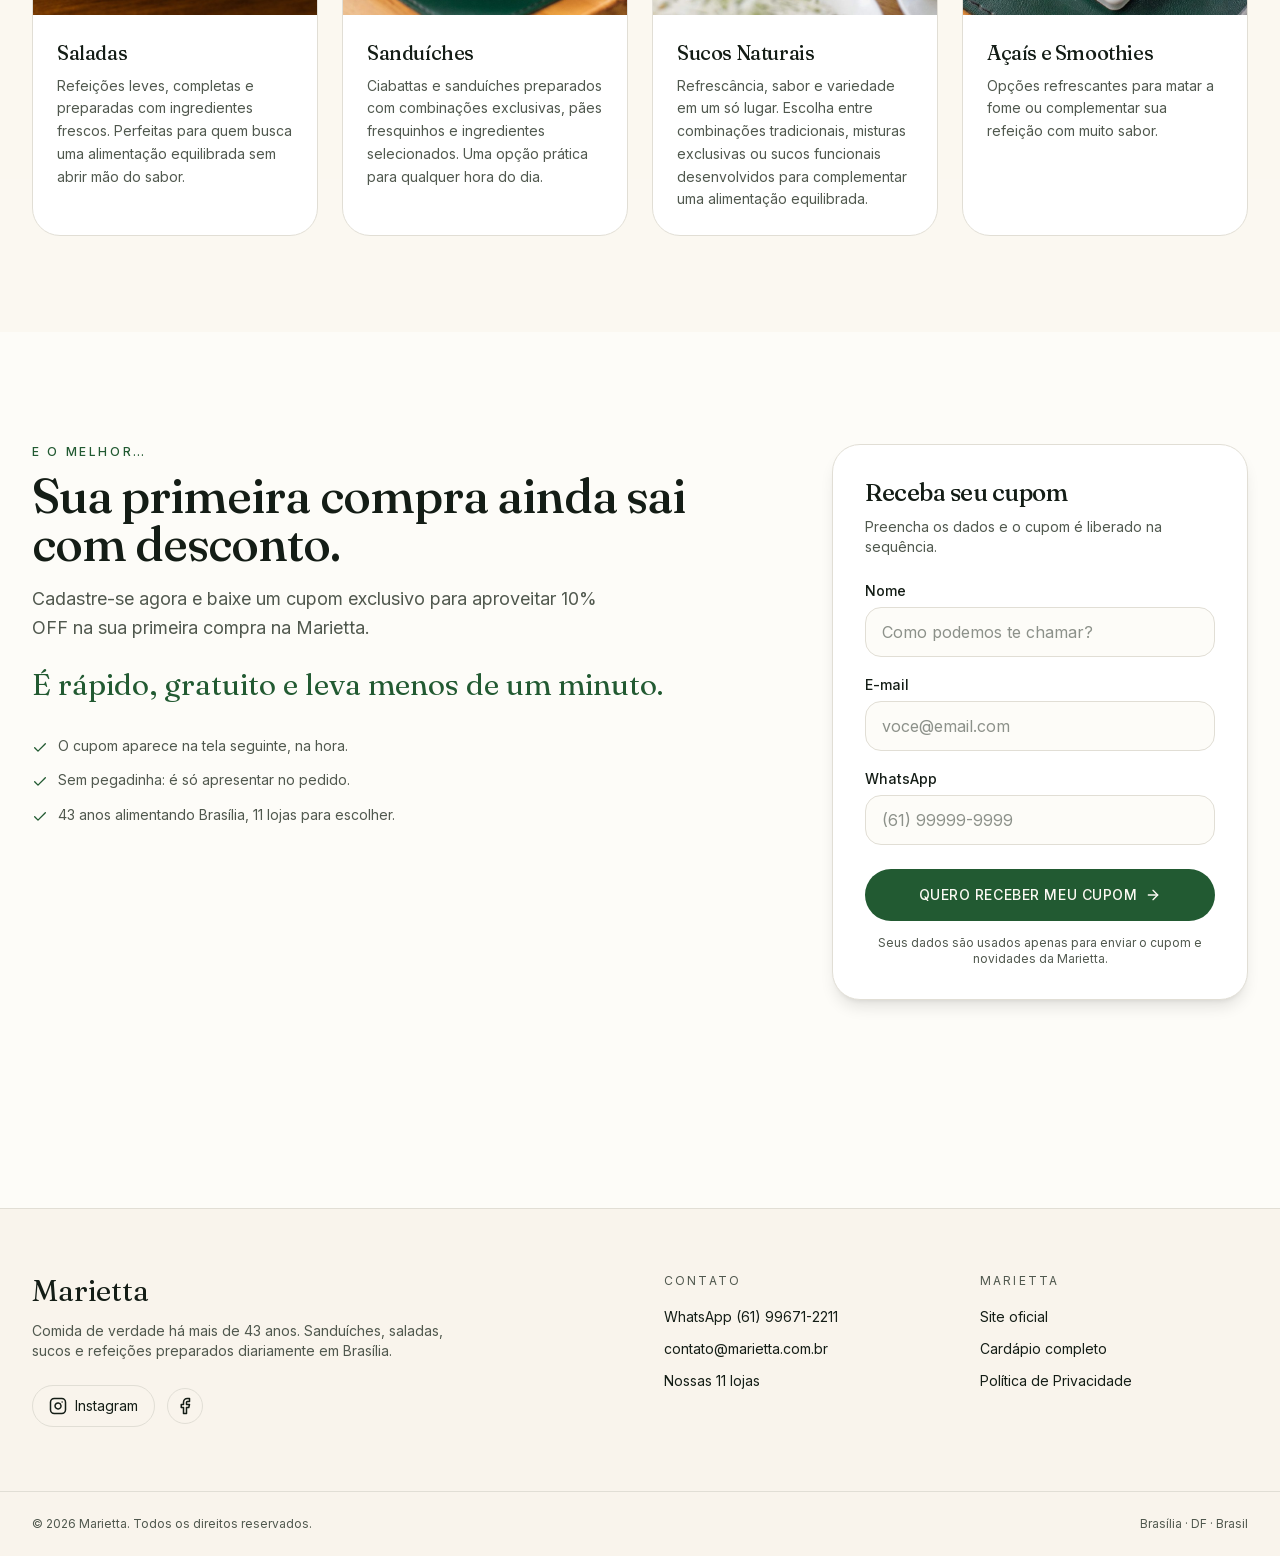
==== commit 7ff0fd06: "ajustes copy e cupons (06-08)" ====
--- a/fast/index.html
+++ b/fast/index.html
@@ -1,403 +1,467 @@
 <!DOCTYPE html>
 <html lang="pt-BR" class="no-js">
+
 <head>
-<meta charset="utf-8">
-<meta name="viewport" content="width=device-width, initial-scale=1">
-
-<title>Marietta Fast — 10% OFF na sua primeira compra</title>
-<meta name="description" content="Cadastre-se e receba um cupom de 10% OFF para usar no seu primeiro pedido na Marietta. Saladas, sanduíches, sucos naturais, açaís e smoothies.">
-<meta name="author" content="Marietta">
-<meta name="theme-color" content="#225a31">
-<meta name="robots" content="noindex, nofollow">
-
-<meta property="og:type" content="website">
-<meta property="og:locale" content="pt_BR">
-<meta property="og:site_name" content="Marietta">
-<meta property="og:title" content="Marietta Fast — 10% OFF na sua primeira compra">
-<meta property="og:description" content="Tem uma Marietta para cada momento. Cadastre-se e receba seu cupom de 10% OFF.">
-<meta property="og:image" content="assets/hero-balcao.jpg">
-<meta name="twitter:card" content="summary_large_image">
-
-<link rel="preload" as="font" type="font/woff2" href="assets/fraunces-latin.woff2" crossorigin>
-<link rel="preload" as="font" type="font/woff2" href="assets/inter-latin.woff2" crossorigin>
-<link rel="preload" as="image" href="assets/hero-balcao.jpg">
-<link rel="stylesheet" href="assets/styles.css">
-
-<script>document.documentElement.classList.remove('no-js');</script>
+	<meta charset="utf-8">
+	<meta name="viewport" content="width=device-width, initial-scale=1">
+
+	<title>Marietta Fast — 10% OFF na sua primeira compra</title>
+	<meta name="description"
+		content="Cadastre-se e receba um cupom de 10% OFF para usar no seu primeiro pedido na Marietta. Saladas, sanduíches, sucos naturais, açaís e smoothies.">
+	<meta name="author" content="Marietta">
+	<meta name="theme-color" content="#225a31">
+	<meta name="robots" content="noindex, nofollow">
+
+	<meta property="og:type" content="website">
+	<meta property="og:locale" content="pt_BR">
+	<meta property="og:site_name" content="Marietta">
+	<meta property="og:title" content="Marietta Fast — 10% OFF na sua primeira compra">
+	<meta property="og:description"
+		content="Tem uma Marietta para cada momento. Cadastre-se e receba seu cupom de 10% OFF.">
+	<meta property="og:image" content="assets/hero-balcao.jpg">
+	<meta name="twitter:card" content="summary_large_image">
+
+	<link rel="preload" as="font" type="font/woff2" href="assets/fraunces-latin.woff2" crossorigin>
+	<link rel="preload" as="font" type="font/woff2" href="assets/inter-latin.woff2" crossorigin>
+	<link rel="preload" as="image" href="assets/hero-balcao.jpg">
+	<link rel="stylesheet" href="assets/styles.css">
+
+	<script>document.documentElement.classList.remove('no-js');</script>
 </head>
 
 <body>
 
-<a class="skip-link" href="#conteudo">Pular para o conteúdo</a>
-
-<!-- ============================================================
+	<a class="skip-link" href="#conteudo">Pular para o conteúdo</a>
+
+	<!-- ============================================================
      CABEÇALHO
      Transparente no topo, vidro a partir de 12px de rolagem —
      mesmo comportamento e mesmos valores do header do site.
      Sem navegação: numa LP, cada link é uma rota de fuga.
      ============================================================ -->
-<header class="header" id="header">
-	<div class="container header__inner">
-		<a class="header__logo" href="#topo" aria-label="Marietta">
-			<img src="assets/logo-marietta.png" alt="Marietta — desde 1982" width="300" height="120">
-		</a>
-		<a class="btn btn--primary header__cta" href="#cupom">Quero meu cupom</a>
-	</div>
-</header>
-
-<main id="conteudo">
-
-<!-- ============================================================
+	<header class="header" id="header">
+		<div class="container header__inner">
+			<a class="header__logo" href="#topo" aria-label="Marietta">
+				<img src="assets/logo-marietta.png" alt="Marietta — desde 1982" width="300" height="120">
+			</a>
+			<a class="btn btn--primary header__cta" href="#cupom">Quero meu cupom</a>
+		</div>
+	</header>
+
+	<main id="conteudo">
+
+		<!-- ============================================================
      1. HERO
      ============================================================ -->
-<section class="section section--hero" id="topo">
-	<div class="container split split--2">
-
-		<div class="fade-up">
-			<span class="badge">
-				<svg aria-hidden="true" width="12" height="12" viewBox="0 0 24 24" fill="none" stroke="currentColor" stroke-width="2" stroke-linecap="round" stroke-linejoin="round"><path d="M11.017 2.814a1 1 0 0 1 1.966 0l1.051 5.558a2 2 0 0 0 1.594 1.594l5.558 1.051a1 1 0 0 1 0 1.966l-5.558 1.051a2 2 0 0 0-1.594 1.594l-1.051 5.558a1 1 0 0 1-1.966 0l-1.051-5.558a2 2 0 0 0-1.594-1.594l-5.558-1.051a1 1 0 0 1 0-1.966l5.558-1.051a2 2 0 0 0 1.594-1.594z"/><path d="M20 2v4"/><path d="M22 4h-4"/><circle cx="4" cy="20" r="2"/></svg>
-				Primeira compra
-			</span>
-
-			<h1 class="h1 mt-6">Sua primeira experiência na Marietta merece um desconto especial.</h1>
-
-			<p class="display h3 accent mt-5">Cadastre-se e receba <span class="accent">10% OFF</span> na sua primeira compra.</p>
-
-			<p class="lead measure mt-4">Conheça o sabor, a qualidade e a praticidade da Marietta com um benefício exclusivo para quem ainda não experimentou.</p>
-
-			<p class="body-sm strong measure-sm mt-6">Faça seu cadastro e receba um cupom de 10% de desconto para usar no seu primeiro pedido.</p>
-
-			<div class="mt-6">
-				<a class="btn btn--primary btn--lg btn--caps pulse" href="#cupom">
-					Quero meu cupom de 10% OFF
-					<svg aria-hidden="true" width="16" height="16" viewBox="0 0 24 24" fill="none" stroke="currentColor" stroke-width="2" stroke-linecap="round" stroke-linejoin="round"><path d="M5 12h14"/><path d="m12 5 7 7-7 7"/></svg>
-				</a>
-			</div>
-
-			<ul class="checks mt-6">
-				<li>
-					<svg aria-hidden="true" width="16" height="16" viewBox="0 0 24 24" fill="none" stroke="currentColor" stroke-width="2" stroke-linecap="round" stroke-linejoin="round"><path d="M20 6 9 17l-5-5"/></svg>
-					Cadastro gratuito, leva menos de um minuto.
-				</li>
-				<li>
-					<svg aria-hidden="true" width="16" height="16" viewBox="0 0 24 24" fill="none" stroke="currentColor" stroke-width="2" stroke-linecap="round" stroke-linejoin="round"><path d="M20 6 9 17l-5-5"/></svg>
-					Válido em qualquer uma das 11 lojas em Brasília.
-				</li>
-			</ul>
-		</div>
-
-		<div class="hero__media fade-up">
-			<div class="frame frame--43">
-				<img src="assets/hero-balcao.jpg"
-				     alt="Balcão de atendimento de uma loja Marietta em Brasília, com o logo verde da marca"
-				     width="1117" height="838" fetchpriority="high">
-			</div>
-			<div class="stat stat--float">
-				<p class="stat__value">10%</p>
-				<p class="stat__label">na primeira compra</p>
-			</div>
-		</div>
-
-	</div>
-</section>
-
-
-<!-- ============================================================
+		<section class="section section--hero" id="topo">
+			<div class="container split split--2">
+
+				<div class="fade-up">
+					<span class="badge">
+						<svg aria-hidden="true" width="12" height="12" viewBox="0 0 24 24" fill="none"
+							stroke="currentColor" stroke-width="2" stroke-linecap="round" stroke-linejoin="round">
+							<path
+								d="M11.017 2.814a1 1 0 0 1 1.966 0l1.051 5.558a2 2 0 0 0 1.594 1.594l5.558 1.051a1 1 0 0 1 0 1.966l-5.558 1.051a2 2 0 0 0-1.594 1.594l-1.051 5.558a1 1 0 0 1-1.966 0l-1.051-5.558a2 2 0 0 0-1.594-1.594l-5.558-1.051a1 1 0 0 1 0-1.966l5.558-1.051a2 2 0 0 0 1.594-1.594z" />
+							<path d="M20 2v4" />
+							<path d="M22 4h-4" />
+							<circle cx="4" cy="20" r="2" />
+						</svg>
+						Primeira compra
+					</span>
+
+					<h1 class="h1 mt-6">Sua primeira experiência no Marietta merece um desconto especial.</h1>
+
+					<p class="display h3 accent mt-5">Cadastre-se e receba <span class="accent">10% OFF</span> na sua
+						primeira compra.</p>
+
+					<p class="lead measure mt-4">Conheça o sabor, a qualidade e a praticidade da Marietta com um
+						benefício exclusivo para quem ainda não experimentou.</p>
+
+					<p class="body-sm strong measure-sm mt-6">Faça seu cadastro e receba um cupom de 10% de desconto
+						para usar no seu primeiro pedido.</p>
+
+					<div class="mt-6">
+						<a class="btn btn--primary btn--lg btn--caps pulse" href="#cupom">
+							Quero meu cupom de 10% OFF
+							<svg aria-hidden="true" width="16" height="16" viewBox="0 0 24 24" fill="none"
+								stroke="currentColor" stroke-width="2" stroke-linecap="round" stroke-linejoin="round">
+								<path d="M5 12h14" />
+								<path d="m12 5 7 7-7 7" />
+							</svg>
+						</a>
+					</div>
+
+					<ul class="checks mt-6">
+						<li>
+							<svg aria-hidden="true" width="16" height="16" viewBox="0 0 24 24" fill="none"
+								stroke="currentColor" stroke-width="2" stroke-linecap="round" stroke-linejoin="round">
+								<path d="M20 6 9 17l-5-5" />
+							</svg>
+							Cadastro gratuito, leva menos de um minuto.
+						</li>
+						<li>
+							<svg aria-hidden="true" width="16" height="16" viewBox="0 0 24 24" fill="none"
+								stroke="currentColor" stroke-width="2" stroke-linecap="round" stroke-linejoin="round">
+								<path d="M20 6 9 17l-5-5" />
+							</svg>
+							Válido em qualquer uma das 11 lojas em Brasília.
+						</li>
+					</ul>
+				</div>
+
+				<div class="hero__media fade-up">
+					<div class="frame frame--43">
+						<img src="assets/hero-balcao.jpg"
+							alt="Balcão de atendimento de uma loja Marietta em Brasília, com o logo verde da marca"
+							width="1117" height="838" fetchpriority="high">
+					</div>
+					<div class="stat stat--float">
+						<p class="stat__value">10%</p>
+						<p class="stat__label">na primeira compra</p>
+					</div>
+				</div>
+
+			</div>
+		</section>
+
+
+		<!-- ============================================================
      2. CATEGORIAS
      ============================================================ -->
-<section class="section section--tint" id="cardapio">
-	<div class="container">
-
-		<div class="section-head reveal">
-			<p class="eyebrow">Cardápio</p>
-			<h2 class="h2">Tem uma Marietta para cada momento.</h2>
-			<p class="body">Quatro formas de resolver a fome sem abrir mão da qualidade — do almoço leve ao lanche da tarde.</p>
-		</div>
-
-		<div class="grid grid--2 grid--4 mt-12">
-
-			<!-- 1 -->
-			<article class="cat reveal">
-				<div class="cat__media">
-					<img src="assets/cat-saladas.jpg" alt="Salada Caprese da Marietta, com folhas frescas, tomate e queijo" width="807" height="1009" loading="lazy">
-				</div>
-				<div class="cat__body">
-					<h3 class="cat__title">Saladas</h3>
-					<p class="cat__text">Refeições leves, completas e preparadas com ingredientes frescos. Perfeitas para quem busca uma alimentação equilibrada sem abrir mão do sabor.</p>
-				</div>
-			</article>
-
-			<!-- 2 -->
-			<article class="cat reveal">
-				<div class="cat__media">
-					<img src="assets/cat-sanduiches.jpg" alt="Sanduíche natural da Marietta em pão semi-integral" width="840" height="1050" loading="lazy">
-				</div>
-				<div class="cat__body">
-					<h3 class="cat__title">Sanduíches</h3>
-					<p class="cat__text">Ciabattas e sanduíches preparados com combinações exclusivas, pães fresquinhos e ingredientes selecionados. Uma opção prática para qualquer hora do dia.</p>
-				</div>
-			</article>
-
-			<!-- 3 -->
-			<article class="cat reveal">
-				<div class="cat__media">
-					<img src="assets/cat-sucos.jpg" alt="Sucos naturais da Marietta servidos em copos com a marca" width="840" height="1050" loading="lazy">
-				</div>
-				<div class="cat__body">
-					<h3 class="cat__title">Sucos Naturais</h3>
-					<p class="cat__text">Refrescância, sabor e variedade em um só lugar. Escolha entre combinações tradicionais, misturas exclusivas ou sucos funcionais desenvolvidos para complementar uma alimentação equilibrada.</p>
-				</div>
-			</article>
-
-			<!-- 4 -->
-			<article class="cat reveal">
-				<div class="cat__media">
-					<img src="assets/cat-acai.jpg" alt="Tigela de açaí da Marietta com banana e granola" width="840" height="1050" loading="lazy">
-				</div>
-				<div class="cat__body">
-					<h3 class="cat__title">Açaís e Smoothies</h3>
-					<p class="cat__text">Opções refrescantes para matar a fome ou complementar sua refeição com muito sabor.</p>
-				</div>
-			</article>
-
-		</div>
-	</div>
-</section>
-
-
-<!-- ============================================================
+		<section class="section section--tint" id="cardapio">
+			<div class="container">
+
+				<div class="section-head reveal">
+					<p class="eyebrow">Cardápio</p>
+					<h2 class="h2">Tem um Marietta para cada momento.</h2>
+					<p class="body">Quatro formas de resolver a fome sem abrir mão da qualidade — do almoço leve ao
+						lanche da tarde.</p>
+				</div>
+
+				<div class="grid grid--2 grid--4 mt-12">
+
+					<!-- 1 -->
+					<article class="cat reveal">
+						<div class="cat__media">
+							<img src="assets/cat-saladas.jpg"
+								alt="Salada Caprese da Marietta, com folhas frescas, tomate e queijo" width="807"
+								height="1009" loading="lazy">
+						</div>
+						<div class="cat__body">
+							<h3 class="cat__title">Saladas</h3>
+							<p class="cat__text">Refeições leves, completas e preparadas com ingredientes frescos.
+								Perfeitas para quem busca uma alimentação equilibrada sem abrir mão do sabor.</p>
+						</div>
+					</article>
+
+					<!-- 2 -->
+					<article class="cat reveal">
+						<div class="cat__media">
+							<img src="assets/cat-sanduiches.jpg"
+								alt="Sanduíche natural da Marietta em pão semi-integral" width="840" height="1050"
+								loading="lazy">
+						</div>
+						<div class="cat__body">
+							<h3 class="cat__title">Sanduíches</h3>
+							<p class="cat__text">Ciabattas e sanduíches preparados com combinações exclusivas, pães
+								fresquinhos e ingredientes selecionados. Uma opção prática para qualquer hora do dia.
+							</p>
+						</div>
+					</article>
+
+					<!-- 3 -->
+					<article class="cat reveal">
+						<div class="cat__media">
+							<img src="assets/cat-sucos.jpg"
+								alt="Sucos naturais da Marietta servidos em copos com a marca" width="840" height="1050"
+								loading="lazy">
+						</div>
+						<div class="cat__body">
+							<h3 class="cat__title">Sucos Naturais</h3>
+							<p class="cat__text">Refrescância, sabor e variedade em um só lugar. Escolha entre
+								combinações tradicionais, misturas exclusivas ou sucos funcionais desenvolvidos para
+								complementar uma alimentação equilibrada.</p>
+						</div>
+					</article>
+
+					<!-- 4 -->
+					<article class="cat reveal">
+						<div class="cat__media">
+							<img src="assets/cat-acai.jpg" alt="Tigela de açaí da Marietta com banana e granola"
+								width="840" height="1050" loading="lazy">
+						</div>
+						<div class="cat__body">
+							<h3 class="cat__title">Açaís e Smoothies</h3>
+							<p class="cat__text">Opções refrescantes para matar a fome ou complementar sua refeição com
+								muito sabor.</p>
+						</div>
+					</article>
+
+				</div>
+			</div>
+		</section>
+
+
+		<!-- ============================================================
      3. CTA FINAL + FORMULÁRIO
      ============================================================ -->
-<section class="section section--lg" id="cupom">
-	<div class="container split split--form">
-
-		<div class="reveal">
-			<p class="eyebrow">E o melhor…</p>
-			<h2 class="h2 mt-3">Sua primeira compra ainda sai com desconto.</h2>
-			<p class="body measure mt-4">Cadastre-se agora e baixe um cupom exclusivo para aproveitar 10% OFF na sua primeira compra na Marietta.</p>
-			<p class="display h3 accent mt-6">É rápido, gratuito e leva menos de um minuto.</p>
-
-			<ul class="checks mt-8">
-				<li>
-					<svg aria-hidden="true" width="16" height="16" viewBox="0 0 24 24" fill="none" stroke="currentColor" stroke-width="2" stroke-linecap="round" stroke-linejoin="round"><path d="M20 6 9 17l-5-5"/></svg>
-					O cupom aparece na tela seguinte, na hora.
-				</li>
-				<li>
-					<svg aria-hidden="true" width="16" height="16" viewBox="0 0 24 24" fill="none" stroke="currentColor" stroke-width="2" stroke-linecap="round" stroke-linejoin="round"><path d="M20 6 9 17l-5-5"/></svg>
-					Sem pegadinha: é só apresentar no pedido.
-				</li>
-				<li>
-					<svg aria-hidden="true" width="16" height="16" viewBox="0 0 24 24" fill="none" stroke="currentColor" stroke-width="2" stroke-linecap="round" stroke-linejoin="round"><path d="M20 6 9 17l-5-5"/></svg>
-					43 anos alimentando Brasília, 11 lojas para escolher.
-				</li>
-			</ul>
-		</div>
-
-		<!-- ATENÇÃO: formulário sem back-end. O `action` apenas leva
+		<section class="section section--lg" id="cupom">
+			<div class="container split split--form">
+
+				<div class="reveal">
+					<p class="eyebrow">E o melhor…</p>
+					<h2 class="h2 mt-3">Sua primeira compra ainda sai com desconto.</h2>
+					<p class="body measure mt-4">Cadastre-se agora e baixe um cupom exclusivo para aproveitar 10% OFF na
+						sua primeira compra na Marietta.</p>
+					<p class="display h3 accent mt-6">É rápido, gratuito e leva menos de um minuto.</p>
+
+					<ul class="checks mt-8">
+						<li>
+							<svg aria-hidden="true" width="16" height="16" viewBox="0 0 24 24" fill="none"
+								stroke="currentColor" stroke-width="2" stroke-linecap="round" stroke-linejoin="round">
+								<path d="M20 6 9 17l-5-5" />
+							</svg>
+							O cupom aparece na tela seguinte, na hora.
+						</li>
+						<li>
+							<svg aria-hidden="true" width="16" height="16" viewBox="0 0 24 24" fill="none"
+								stroke="currentColor" stroke-width="2" stroke-linecap="round" stroke-linejoin="round">
+								<path d="M20 6 9 17l-5-5" />
+							</svg>
+							Sem pegadinha: é só apresentar no pedido.
+						</li>
+						<li>
+							<svg aria-hidden="true" width="16" height="16" viewBox="0 0 24 24" fill="none"
+								stroke="currentColor" stroke-width="2" stroke-linecap="round" stroke-linejoin="round">
+								<path d="M20 6 9 17l-5-5" />
+							</svg>
+							43 anos alimentando Brasília, 11 lojas para escolher.
+						</li>
+					</ul>
+				</div>
+
+				<!-- ATENÇÃO: formulário sem back-end. O `action` apenas leva
 		     para a página de obrigado. Antes de publicar, apontar para
 		     o endpoint do CRM / e-mail marketing. -->
-		<div class="form reveal">
-			<h2 class="form__title">Receba seu cupom</h2>
-			<p class="body-sm mt-2">Preencha os dados e o cupom é liberado na sequência.</p>
-
-			<form id="form-cupom" action="obrigado.html" method="get" novalidate>
-				<div class="form__fields">
-
-					<div class="field" data-field>
-						<label for="nome">Nome</label>
-						<input type="text" id="nome" name="nome" autocomplete="name"
-						       placeholder="Como podemos te chamar?" required minlength="2">
-						<p class="field__error" data-error>Informe seu nome.</p>
-					</div>
-
-					<div class="field" data-field>
-						<label for="email">E-mail</label>
-						<input type="email" id="email" name="email" autocomplete="email"
-						       placeholder="voce@email.com" required
-						       inputmode="email" spellcheck="false">
-						<p class="field__error" data-error>Informe um e-mail válido.</p>
-					</div>
-
-					<div class="field" data-field>
-						<label for="whatsapp">WhatsApp</label>
-						<input type="tel" id="whatsapp" name="whatsapp" autocomplete="tel"
-						       placeholder="(61) 99999-9999" required
-						       inputmode="numeric" maxlength="16">
-						<p class="field__error" data-error>Informe um WhatsApp com DDD.</p>
-					</div>
-
-				</div>
-
-				<button type="submit" class="btn btn--primary btn--lg btn--block btn--caps form__submit">
-					Quero receber meu cupom
-					<svg aria-hidden="true" width="16" height="16" viewBox="0 0 24 24" fill="none" stroke="currentColor" stroke-width="2" stroke-linecap="round" stroke-linejoin="round"><path d="M5 12h14"/><path d="m12 5 7 7-7 7"/></svg>
-				</button>
-
-				<p class="note form__legal">Seus dados são usados apenas para enviar o cupom e novidades da Marietta.</p>
-			</form>
-		</div>
-
-	</div>
-</section>
-
-</main>
-
-
-<!-- ============================================================
+				<div class="form reveal">
+					<h2 class="form__title">Receba seu cupom</h2>
+					<p class="body-sm mt-2">Preencha os dados e o cupom é liberado na sequência.</p>
+
+					<form id="form-cupom" action="obrigado.html" method="get" novalidate>
+						<div class="form__fields">
+
+							<div class="field" data-field>
+								<label for="nome">Nome</label>
+								<input type="text" id="nome" name="nome" autocomplete="name"
+									placeholder="Como podemos te chamar?" required minlength="2">
+								<p class="field__error" data-error>Informe seu nome.</p>
+							</div>
+
+							<div class="field" data-field>
+								<label for="email">E-mail</label>
+								<input type="email" id="email" name="email" autocomplete="email"
+									placeholder="voce@email.com" required inputmode="email" spellcheck="false">
+								<p class="field__error" data-error>Informe um e-mail válido.</p>
+							</div>
+
+							<div class="field" data-field>
+								<label for="whatsapp">WhatsApp</label>
+								<input type="tel" id="whatsapp" name="whatsapp" autocomplete="tel"
+									placeholder="(61) 99999-9999" required inputmode="numeric" maxlength="16">
+								<p class="field__error" data-error>Informe um WhatsApp com DDD.</p>
+							</div>
+
+						</div>
+
+						<button type="submit" class="btn btn--primary btn--lg btn--block btn--caps form__submit">
+							Quero receber meu cupom
+							<svg aria-hidden="true" width="16" height="16" viewBox="0 0 24 24" fill="none"
+								stroke="currentColor" stroke-width="2" stroke-linecap="round" stroke-linejoin="round">
+								<path d="M5 12h14" />
+								<path d="m12 5 7 7-7 7" />
+							</svg>
+						</button>
+
+						<p class="note form__legal">Seus dados são usados apenas para enviar o cupom e novidades da
+							Marietta.</p>
+					</form>
+				</div>
+
+			</div>
+		</section>
+
+	</main>
+
+
+	<!-- ============================================================
      RODAPÉ
      ============================================================ -->
-<footer class="footer">
-	<div class="container footer__inner">
-
-		<div class="footer__brand-col">
-			<p class="footer__brand">Marietta</p>
-			<p class="body-sm measure-sm mt-3">Comida de verdade há mais de 43 anos. Sanduíches, saladas, sucos e refeições preparados diariamente em Brasília.</p>
-			<div class="footer__social">
-				<a class="social-pill" href="https://www.instagram.com/mariettaoficial/" target="_blank" rel="noopener noreferrer" aria-label="Instagram">
-					<svg aria-hidden="true" width="18" height="18" viewBox="0 0 24 24" fill="none" stroke="currentColor" stroke-width="2" stroke-linecap="round" stroke-linejoin="round"><rect x="2" y="2" width="20" height="20" rx="5" ry="5"/><path d="M16 11.37A4 4 0 1 1 12.63 8 4 4 0 0 1 16 11.37z"/><line x1="17.5" x2="17.51" y1="6.5" y2="6.5"/></svg>
-					Instagram
-				</a>
-				<a class="social-icon" href="https://www.facebook.com/rede.marietta/" target="_blank" rel="noopener noreferrer" aria-label="Facebook">
-					<svg aria-hidden="true" width="18" height="18" viewBox="0 0 24 24" fill="none" stroke="currentColor" stroke-width="2" stroke-linecap="round" stroke-linejoin="round"><path d="M18 2h-3a5 5 0 0 0-5 5v3H7v4h3v8h4v-8h3l1-4h-4V7a1 1 0 0 1 1-1h3z"/></svg>
-				</a>
-			</div>
+	<footer class="footer">
+		<div class="container footer__inner">
+
+			<div class="footer__brand-col">
+				<p class="footer__brand">Marietta</p>
+				<p class="body-sm measure-sm mt-3">Comida de verdade há mais de 43 anos. Sanduíches, saladas, sucos e
+					refeições preparados diariamente em Brasília.</p>
+				<div class="footer__social">
+					<a class="social-pill" href="https://www.instagram.com/mariettaoficial/" target="_blank"
+						rel="noopener noreferrer" aria-label="Instagram">
+						<svg aria-hidden="true" width="18" height="18" viewBox="0 0 24 24" fill="none"
+							stroke="currentColor" stroke-width="2" stroke-linecap="round" stroke-linejoin="round">
+							<rect x="2" y="2" width="20" height="20" rx="5" ry="5" />
+							<path d="M16 11.37A4 4 0 1 1 12.63 8 4 4 0 0 1 16 11.37z" />
+							<line x1="17.5" x2="17.51" y1="6.5" y2="6.5" />
+						</svg>
+						Instagram
+					</a>
+					<a class="social-icon" href="https://www.facebook.com/rede.marietta/" target="_blank"
+						rel="noopener noreferrer" aria-label="Facebook">
+						<svg aria-hidden="true" width="18" height="18" viewBox="0 0 24 24" fill="none"
+							stroke="currentColor" stroke-width="2" stroke-linecap="round" stroke-linejoin="round">
+							<path d="M18 2h-3a5 5 0 0 0-5 5v3H7v4h3v8h4v-8h3l1-4h-4V7a1 1 0 0 1 1-1h3z" />
+						</svg>
+					</a>
+				</div>
+			</div>
+
+			<div>
+				<p class="footer__label">Contato</p>
+				<div class="footer__links">
+					<a href="https://wa.me/5561996712211?text=Ol%C3%A1!%20Gostaria%20de%20fazer%20um%20pedido.">WhatsApp
+						(61) 99671-2211</a>
+					<a href="mailto:contato@marietta.com.br">contato@marietta.com.br</a>
+					<a href="https://marietta.com.br/lojas" target="_blank" rel="noopener">Nossas 11 lojas</a>
+				</div>
+			</div>
+
+			<div>
+				<p class="footer__label">Marietta</p>
+				<div class="footer__links">
+					<a href="https://marietta.com.br/" target="_blank" rel="noopener">Site oficial</a>
+					<a href="https://marietta.com.br/cardapio" target="_blank" rel="noopener">Cardápio completo</a>
+					<a href="https://marietta.com.br/privacidade" target="_blank" rel="noopener">Política de
+						Privacidade</a>
+				</div>
+			</div>
+
 		</div>
 
-		<div>
-			<p class="footer__label">Contato</p>
-			<div class="footer__links">
-				<a href="https://wa.me/5561996712211?text=Ol%C3%A1!%20Gostaria%20de%20fazer%20um%20pedido.">WhatsApp (61) 99671-2211</a>
-				<a href="mailto:contato@marietta.com.br">contato@marietta.com.br</a>
-				<a href="https://marietta.com.br/lojas" target="_blank" rel="noopener">Nossas 11 lojas</a>
+		<div class="footer__bar">
+			<div class="container">
+				<span>© 2026 Marietta. Todos os direitos reservados.</span>
+				<span>Brasília · DF · Brasil</span>
 			</div>
 		</div>
-
-		<div>
-			<p class="footer__label">Marietta</p>
-			<div class="footer__links">
-				<a href="https://marietta.com.br/" target="_blank" rel="noopener">Site oficial</a>
-				<a href="https://marietta.com.br/cardapio" target="_blank" rel="noopener">Cardápio completo</a>
-				<a href="https://marietta.com.br/privacidade" target="_blank" rel="noopener">Política de Privacidade</a>
-			</div>
-		</div>
-
-	</div>
-
-	<div class="footer__bar">
-		<div class="container">
-			<span>© 2026 Marietta. Todos os direitos reservados.</span>
-			<span>Brasília · DF · Brasil</span>
-		</div>
-	</div>
-</footer>
-
-
-<script>
-/* ================================================================
-   1) Cabeçalho: vidro a partir de 12px — mesmo limiar do site.
-   ================================================================ */
-(function () {
-	var header = document.getElementById('header');
-	if (!header) return;
-	var onScroll = function () {
-		header.classList.toggle('is-scrolled', window.scrollY > 12);
-	};
-	onScroll();
-	window.addEventListener('scroll', onScroll, { passive: true });
-})();
-
-/* ================================================================
-   2) Revelação progressiva — reaproveita o keyframe fadeUp.
-   ================================================================ */
-(function () {
-	var items = document.querySelectorAll('.reveal');
-	if (!items.length) return;
-
-	var reduced = window.matchMedia('(prefers-reduced-motion: reduce)').matches;
-	if (reduced || !('IntersectionObserver' in window)) {
-		items.forEach(function (el) { el.classList.add('is-visible'); });
-		return;
-	}
-
-	var io = new IntersectionObserver(function (entries) {
-		entries.forEach(function (entry) {
-			if (!entry.isIntersecting) return;
-			entry.target.classList.add('is-visible');
-			io.unobserve(entry.target);
-		});
-	}, { rootMargin: '0px 0px -10% 0px', threshold: 0.1 });
-
-	items.forEach(function (el) { io.observe(el); });
-})();
-
-/* ================================================================
-   3) Formulário: máscara de WhatsApp + validação.
-      Os erros só aparecem depois da primeira tentativa de envio —
-      validar enquanto a pessoa ainda digita é hostil.
-   ================================================================ */
-(function () {
-	var form = document.getElementById('form-cupom');
-	if (!form) return;
-
-	var tel = form.querySelector('#whatsapp');
-	var submitted = false;
-
-	/* --- máscara (61) 99999-9999 --- */
-	tel.addEventListener('input', function () {
-		var d = tel.value.replace(/\D/g, '').slice(0, 11);
-		var out = '';
-		if (d.length) out = '(' + d.slice(0, 2);
-		if (d.length >= 3) out += ') ' + d.slice(2, 7);
-		if (d.length >= 8) out += '-' + d.slice(7);
-		tel.value = out;
-	});
-
-	var isValid = function (input) {
-		var v = input.value.trim();
-		if (input.id === 'nome') return v.length >= 2;
-		if (input.id === 'email') return /^[^\s@]+@[^\s@]+\.[^\s@]{2,}$/.test(v);
-		if (input.id === 'whatsapp') return v.replace(/\D/g, '').length >= 10;
-		return true;
-	};
-
-	var check = function (input) {
-		var field = input.closest('[data-field]');
-		var ok = isValid(input);
-		field.classList.toggle('is-invalid', !ok);
-		input.setAttribute('aria-invalid', ok ? 'false' : 'true');
-		return ok;
-	};
-
-	form.querySelectorAll('input').forEach(function (input) {
-		input.addEventListener('blur', function () { if (submitted) check(input); });
-		input.addEventListener('input', function () { if (submitted) check(input); });
-	});
-
-	form.addEventListener('submit', function (e) {
-		submitted = true;
-		var inputs = [].slice.call(form.querySelectorAll('input'));
-		var firstBad = null;
-
-		inputs.forEach(function (input) {
-			if (!check(input) && !firstBad) firstBad = input;
-		});
-
-		if (firstBad) {
-			e.preventDefault();
-			firstBad.focus();
-			return;
-		}
-
-		/* Sem back-end: não faz sentido mandar os dados na query string
-		   de uma página estática. Ao plugar o CRM, remover este bloco. */
-		e.preventDefault();
-		var btn = form.querySelector('button[type="submit"]');
-		btn.setAttribute('aria-disabled', 'true');
-		btn.textContent = 'Liberando seu cupom…';
-		window.location.href = 'obrigado.html';
-	});
-})();
-</script>
+	</footer>
+
+
+	<script>
+		/* ================================================================
+		   1) Cabeçalho: vidro a partir de 12px — mesmo limiar do site.
+		   ================================================================ */
+		(function () {
+			var header = document.getElementById('header');
+			if (!header) return;
+			var onScroll = function () {
+				header.classList.toggle('is-scrolled', window.scrollY > 12);
+			};
+			onScroll();
+			window.addEventListener('scroll', onScroll, { passive: true });
+		})();
+
+		/* ================================================================
+		   2) Revelação progressiva — reaproveita o keyframe fadeUp.
+		   ================================================================ */
+		(function () {
+			var items = document.querySelectorAll('.reveal');
+			if (!items.length) return;
+
+			var reduced = window.matchMedia('(prefers-reduced-motion: reduce)').matches;
+			if (reduced || !('IntersectionObserver' in window)) {
+				items.forEach(function (el) { el.classList.add('is-visible'); });
+				return;
+			}
+
+			var io = new IntersectionObserver(function (entries) {
+				entries.forEach(function (entry) {
+					if (!entry.isIntersecting) return;
+					entry.target.classList.add('is-visible');
+					io.unobserve(entry.target);
+				});
+			}, { rootMargin: '0px 0px -10% 0px', threshold: 0.1 });
+
+			items.forEach(function (el) { io.observe(el); });
+		})();
+
+		/* ================================================================
+		   3) Formulário: máscara de WhatsApp + validação.
+			  Os erros só aparecem depois da primeira tentativa de envio —
+			  validar enquanto a pessoa ainda digita é hostil.
+		   ================================================================ */
+		(function () {
+			var form = document.getElementById('form-cupom');
+			if (!form) return;
+
+			var tel = form.querySelector('#whatsapp');
+			var submitted = false;
+
+			/* --- máscara (61) 99999-9999 --- */
+			tel.addEventListener('input', function () {
+				var d = tel.value.replace(/\D/g, '').slice(0, 11);
+				var out = '';
+				if (d.length) out = '(' + d.slice(0, 2);
+				if (d.length >= 3) out += ') ' + d.slice(2, 7);
+				if (d.length >= 8) out += '-' + d.slice(7);
+				tel.value = out;
+			});
+
+			var isValid = function (input) {
+				var v = input.value.trim();
+				if (input.id === 'nome') return v.length >= 2;
+				if (input.id === 'email') return /^[^\s@]+@[^\s@]+\.[^\s@]{2,}$/.test(v);
+				if (input.id === 'whatsapp') return v.replace(/\D/g, '').length >= 10;
+				return true;
+			};
+
+			var check = function (input) {
+				var field = input.closest('[data-field]');
+				var ok = isValid(input);
+				field.classList.toggle('is-invalid', !ok);
+				input.setAttribute('aria-invalid', ok ? 'false' : 'true');
+				return ok;
+			};
+
+			form.querySelectorAll('input').forEach(function (input) {
+				input.addEventListener('blur', function () { if (submitted) check(input); });
+				input.addEventListener('input', function () { if (submitted) check(input); });
+			});
+
+			form.addEventListener('submit', function (e) {
+				submitted = true;
+				var inputs = [].slice.call(form.querySelectorAll('input'));
+				var firstBad = null;
+
+				inputs.forEach(function (input) {
+					if (!check(input) && !firstBad) firstBad = input;
+				});
+
+				if (firstBad) {
+					e.preventDefault();
+					firstBad.focus();
+					return;
+				}
+
+				/* Sem back-end: não faz sentido mandar os dados na query string
+				   de uma página estática. Ao plugar o CRM, remover este bloco. */
+				e.preventDefault();
+				var btn = form.querySelector('button[type="submit"]');
+				btn.setAttribute('aria-disabled', 'true');
+				btn.textContent = 'Liberando seu cupom…';
+				window.location.href = 'obrigado.html';
+			});
+		})();
+	</script>
 
 </body>
-</html>
+
+</html>
--- a/fast/assets/styles.css
+++ b/fast/assets/styles.css
@@ -616,6 +616,13 @@
 .panel .body { color: color-mix(in srgb, var(--primary-foreground) 85%, transparent); }
 .panel .note { color: inherit; opacity: .8; }
 
+/* A lista de benefícios herdava --muted-foreground (verde escuro) e os
+   ícones herdavam --primary — os dois sobre o painel verde, dando
+   1,11:1 e 1,00:1. O componente foi desenhado para fundo claro e não
+   tinha variante aqui. Sobre o verde vai de branco, como o título. */
+.panel .checks li { color: var(--primary-foreground); }
+.panel .checks svg { color: var(--primary-foreground); }
+
 /* Moldura de imagem */
 .frame {
 	border-radius: var(--radius-4xl);
